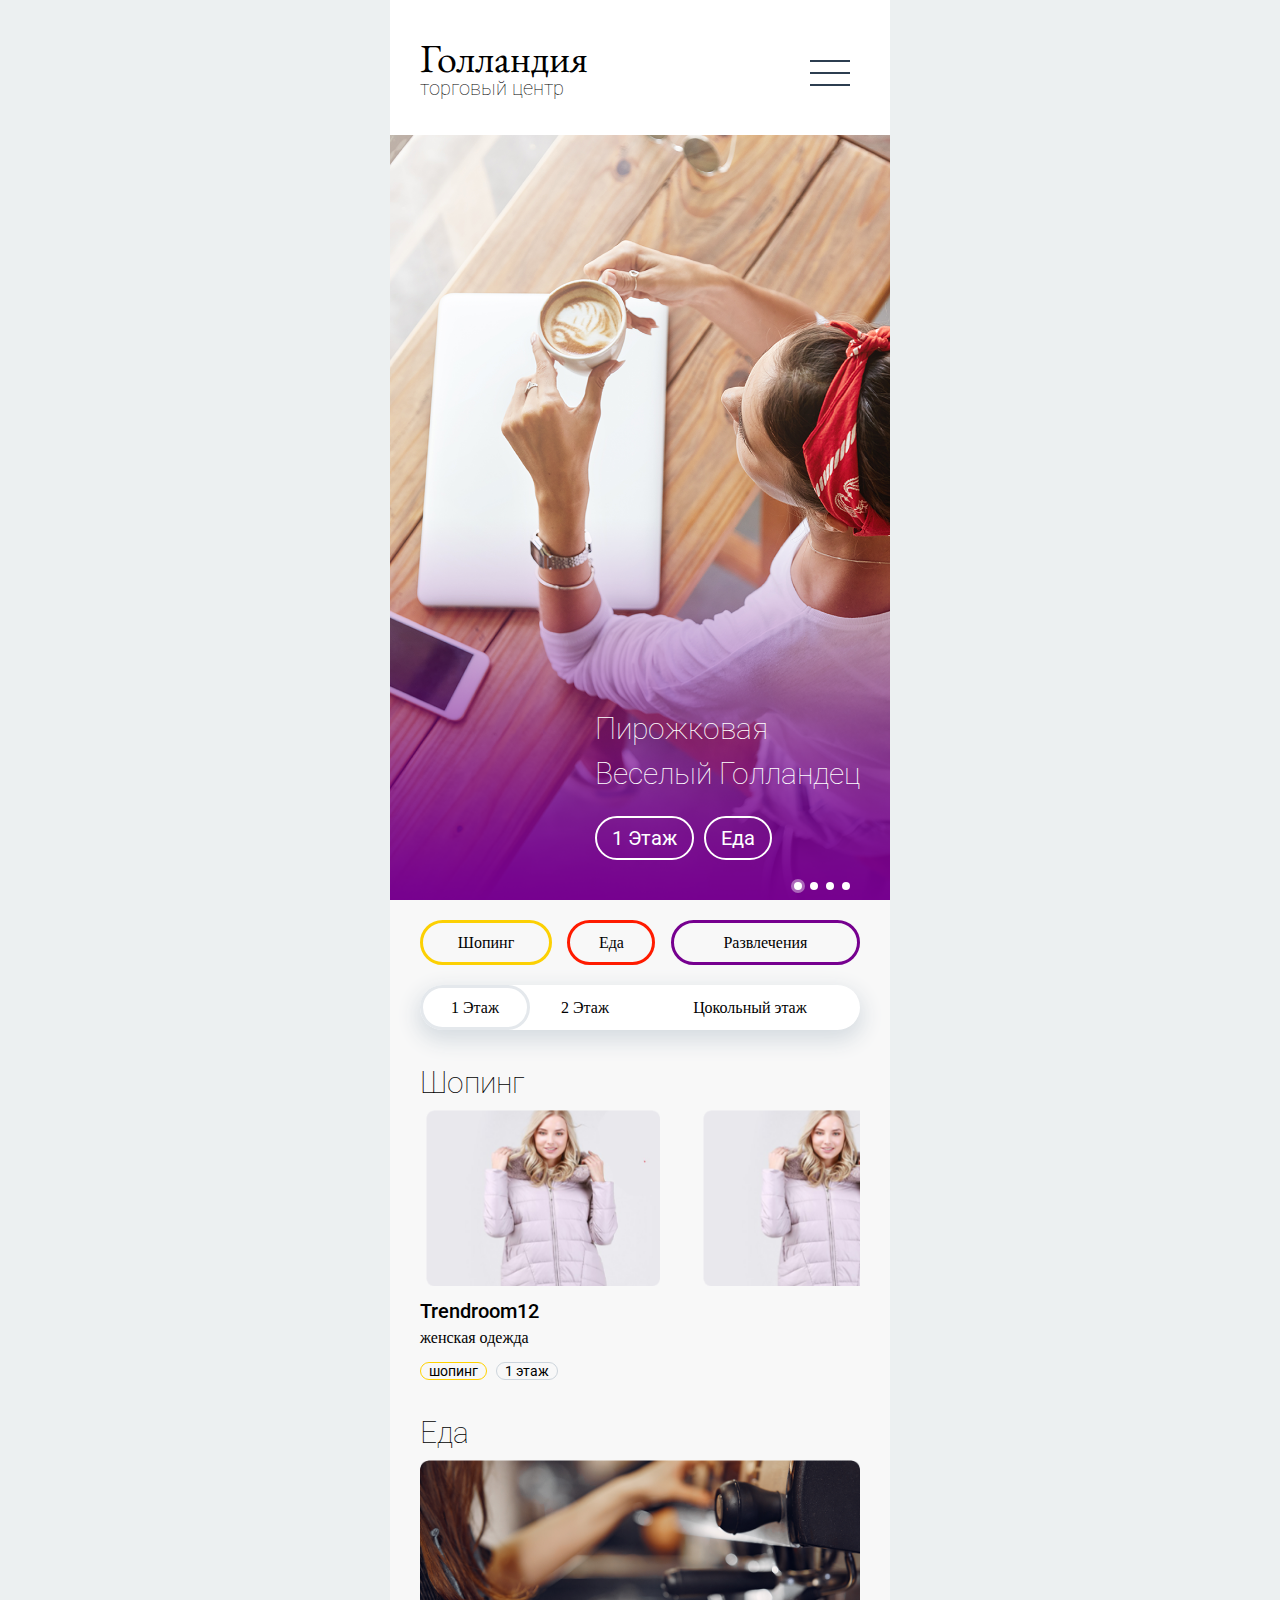
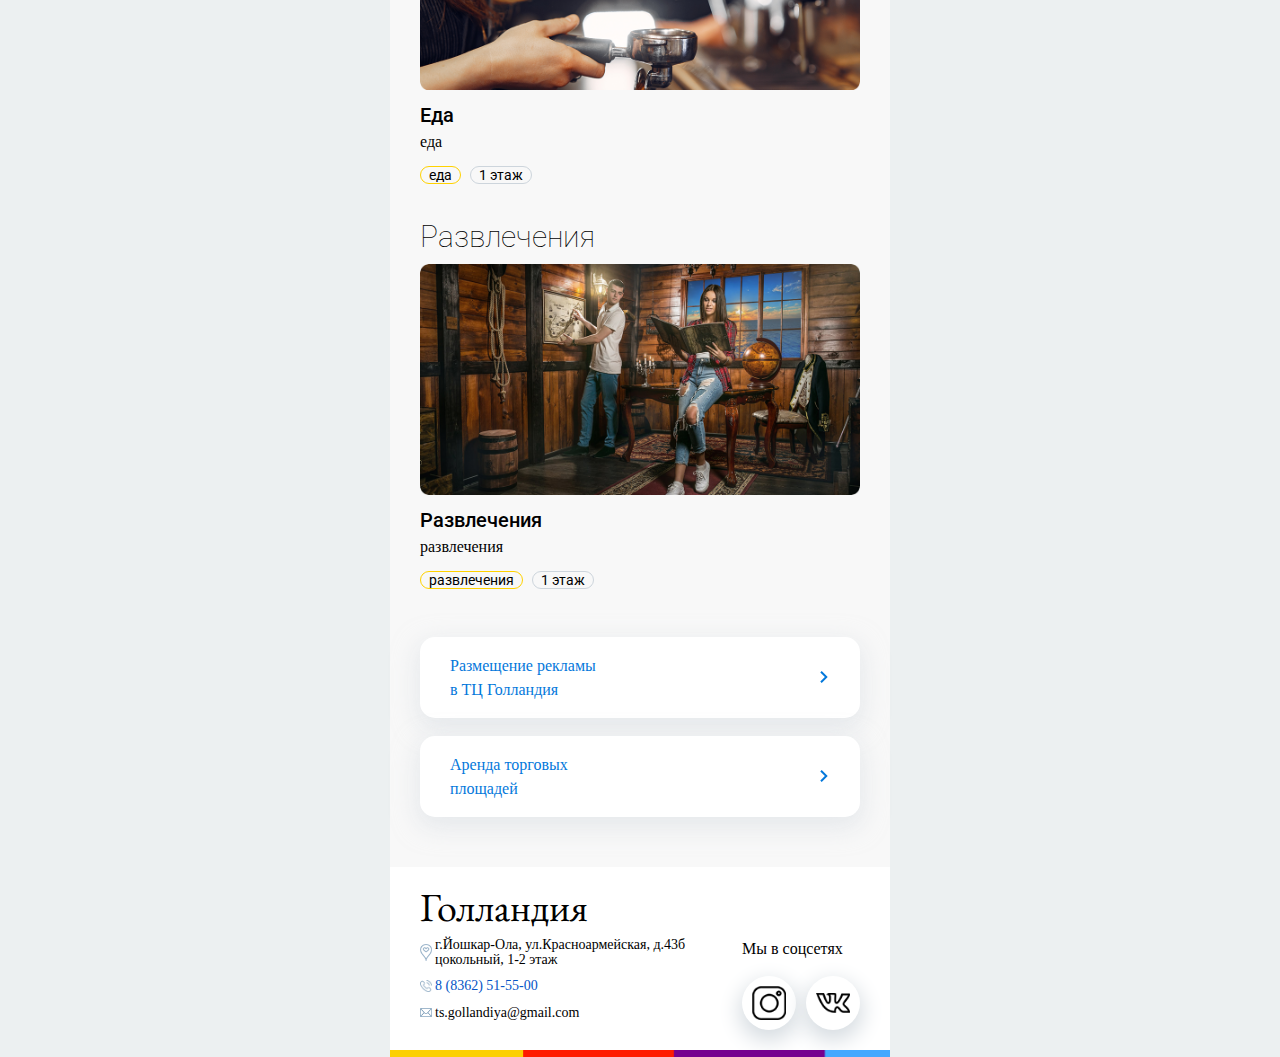
==== index.html @ 31d8de1b "." ====
<!DOCTYPE html>
<html lang="en">
<head>
    <meta charset="UTF-8">
    <title>Title</title>
    <meta charset="utf-8" />
    <link
        href="https://fonts.googleapis.com/css2?family=EB+Garamond:wght@400;500&family=Roboto:wght@300;400;500&display=swap"
        rel="stylesheet">
    <link rel="stylesheet" href="style.css" />
    <link rel="stylesheet" href="swiper.css" />
    <meta name="viewport" content="width=device-width, initial-scale=1" />
    <meta name="theme-color" content="#000000" />
</head>

<body>
    <header>
        <div class="logo">
            <h1>Голландия</h1>
            <h2>торговый центр</h2>
        </div>
        <nav>
            <input id="btn-1" type="checkbox"/>
            <label for="btn-1" class="menu_btn">
                <span class="hamburger">
                    <span class="line-1"></span>
                    <span class="line-2"></span>
                    <span class="line-3"></span>
                    <span class="cross"></span>
                </span>
            </label>
            <div class="menu_box">
                <ul class="menu_content">
                    <li><a class="menu_item" id="menu_shop" href="#content">Шопинг</a></li>
                    <li><a class="menu_item" id="menu_food" href="#content">Еда</a></li>
                    <li><a class="menu_item" id="menu_entertainment" href="#content">Развлечения</a></li>
                    <li><a class="menu_item" id="menu_rent" href="rent.html">Аренда</a></li>
                    <li><a class="menu_item" id="menu_advertising" href="advertising.html">Реклама</a></li>
                    <li><a class="menu_item" id="menu_contacts" href="contacts.html">Контакты</a></li>
                </ul>
                <div class="under_content">
                    <div>
                        <div class="opening_hours">
                            <span class="opening_hours_title">Режим работы</span>
                            <div class="opening_hours_text_box">
                                <div class="opening_hours_text">
                                    <p>Понедельник - Пятница</p>
                                    <span>10:00-19:00</span>
                                </div>
                                <div class="opening_hours_text">
                                    <p>Суббота - Воскресенье</p>
                                    <span>10:00-18:00</span>
                                </div>
                            </div>
                        </div>
                        <div class="footer_social">
                            <div class="contact_details">
                                <div class="contact_details_elem">
                                    <img src="img/pin.png" alt="pin">
                                    <p style="color: 162741;">г.Йошкар-Ола, ул.Красноармейская, д.43б<br>цокольный, 1-2 этаж</p>
                                </div>
                                <div class="contact_details_elem">
                                    <img src="img/phone.png" alt="phone">
                                    <p style="color: #0454c6;">8 (8362) 51-55-00</p>
                                </div>
                                <div class="contact_details_elem">
                                    <img src="img/mail.png" alt="mail">
                                    <p>ts.gollandiya@gmail.com</p>
                                </div>
                            </div>
                            <div class="social_links">
                                <div class="links">
                                    <div class="links_elem"><img src="img/inst.png" alt=""></div>
                                    <div class="links_elem"><img src="img/vk.png" alt=""></div>
                                </div>
                            </div>
                        </div>
                    </div>
                </div>
            </div>
        </nav>
    </header>
    <main>
        <section>
            <div class="swiper-container swiper1" style="height: 85vh;">
                <div class="swiper-wrapper">
                    <div class="swiper-slide swiper1_slide" style="background-image: url(img/mainBg.png);">
                        <div class="slide_content">
                            <div class="slide_text">
                                <span class="slide_text_element">Пирожковая</span>
                                <span class="slide_text_element">Веселый Голландец</span>
                            </div>
                            <div class="slide_buttons">
                                <div class="btn">1 Этаж</div>
                                <div class="btn">Еда</div>
                            </div>
                        </div>
                    </div>
                    <div class="swiper-slide swiper1_slide" style="background-image: url(img/mainBg2.png);">
                        <div class="slide_content">
                            <div class="slide_text">
                                <span class="slide_text_element">Пирожковая</span>
                                <span class="slide_text_element">Веселый Голландец</span>
                            </div>
                            <div class="slide_buttons">
                                <div class="btn">1 Этаж</div>
                                <div class="btn">Еда</div>
                            </div>
                        </div>
                    </div>
                    <div class="swiper-slide swiper1_slide" style="background-image: url(img/mainBg3.png);">
                        <div class="slide_content">
                            <div class="slide_text">
                                <span class="slide_text_element">Пирожковая</span>
                                <span class="slide_text_element">Веселый Голландец</span>
                            </div>
                            <div class="slide_buttons">
                                <div class="btn">1 Этаж</div>
                                <div class="btn">Еда</div>
                            </div>
                        </div>
                    </div>
                    <div class="swiper-slide swiper1_slide" style="background-image: url(img/mainBg4.png);">
                        <div class="slide_content">
                            <div class="slide_text">
                                <span class="slide_text_element">Пирожковая</span>
                                <span class="slide_text_element">Веселый Голландец</span>
                            </div>
                            <div class="slide_buttons">
                                <div class="btn">1 Этаж</div>
                                <div class="btn">Еда</div>
                            </div>
                        </div>
                    </div>
                </div>
                <!-- Add Pagination -->
                <div class="swiper-pagination"></div>
            </div>
        </section>
        <section id="content">
            <div class="content_block">
                <div class="checkbox-btn-group">
                    <label style="width: 30%;">
                        <input type="checkbox" id='shopping_collection' onclick="validate()">
                        <span class="shop_span" style="height: 100%; width: 100%; display: flex; align-items: center; justify-content: center; border-radius: 30px; border: 3px solid #fcd003;">Шопинг</span>
                    </label>
                    <label style="width: 20%;">
                        <input type="checkbox" id='food_collection' onclick="validate()">
                        <span class="food_span" style="height: 100%; width: 100%; display: flex; align-items: center; justify-content: center; border-radius: 30px; border: 3px solid #ff1b00;">Еда</span>
                    </label>
                    <label style="width: 43%;">
                        <input type="checkbox" id="entertainment_collection" onclick="validate()">
                        <span class="entert_span" style="height: 100%; width: 100%; display: flex; align-items: center; justify-content: center; border-radius: 30px; border: 3px solid #76008f;">Развлечения</span>
                    </label>
                </div>
                <div class="home_screen">
                    <div class="location_box">
                        <ul class="location">
                            <li style="width: 25%;" id="first_home_curr" class="floor_curr"><a id="first_home_button">1 Этаж</a></li>
                            <li style="width: 25%;" id="second_home_curr"><a id="second_home_button">2 Этаж</a></li>
                            <li style="width: 50%" id="ground_home_curr"><a id="ground_home_button">Цокольный этаж</a></li>
                        </ul>
                    </div>
                    <div class="first_home">
                        <span class="content_block_title">Шопинг</span>
                        <div class="store_collection">
                            <div class="swiper-container swiper2">
                                <div class="swiper-wrapper">
                                    <div class="swiper-slide swiper2_slide">
                                        <img src="img/bohoslide1.png" alt="" class="swiper_image">
                                    </div>
                                    <div class="swiper-slide swiper2_slide">
                                        <img src="img/bohoslide1.png" alt="" class="swiper_image">
                                    </div>
                                    <div class="swiper-slide swiper2_slide">
                                        <img src="img/bohoslide1.png" alt="" class="swiper_image">
                                    </div>
                                </div>
                            </div>
                            <span class="content_block_subtitle">Trendroom12</span>
                            <p class="content_block_text">женская одежда</p>
                            <div class="info_buttons">
                                <span class="info_btn" style="border-color: #ffd200;">шопинг</span>
                                <span class="info_btn">1 этаж</span>
                            </div>
                        </div>
                        <div class="content_block_wrapper">
                            <span class="content_block_title">Еда</span>
                            <img src="img/content1.png" alt="">
                            <span class="content_block_subtitle">Еда</span>
                            <p class="content_block_text">еда</p>
                            <div class="info_buttons">
                                <span class="info_btn" style="border-color: #ffd200;">еда</span>
                                <span class="info_btn">1 этаж</span>
                            </div>
                        </div>
                        <div  class="content_block_wrapper">
                            <span class="content_block_title">Развлечения</span>
                            <img src="img/content2.png" alt="">
                            <span class="content_block_subtitle">Развлечения</span>
                            <p class="content_block_text">развлечения</p>
                            <div class="info_buttons">
                                <span class="info_btn" style="border-color: #ffd200;">развлечения</span>
                                <span class="info_btn">1 этаж</span>
                            </div>
                        </div>
                    </div>
                    <div class="second_home">
                        <div class="store_collection">
                            <div class="swiper-container swiper2">
                                <div class="swiper-wrapper">
                                    <div class="swiper-slide swiper2_slide">
                                        <img src="img/bohoslide1.png" alt="" class="swiper_image">
                                    </div>
                                    <div class="swiper-slide swiper2_slide">
                                        <img src="img/bohoslide1.png" alt="" class="swiper_image">
                                    </div>
                                    <div class="swiper-slide swiper2_slide">
                                        <img src="img/bohoslide1.png" alt="" class="swiper_image">
                                    </div>
                                </div>
                            </div>
                            <span class="content_block_subtitle">Trendroom12</span>
                            <p class="content_block_text">женская одежда</p>
                            <div class="info_buttons">
                                <span class="info_btn" style="border-color: #ffd200;">шопинг</span>
                                <span class="info_btn">2 этаж</span>
                            </div>
                        </div>
                        <div class="content_block_wrapper">
                            <span class="content_block_title">Еда</span>
                            <img src="img/content1.png" alt="">
                            <span class="content_block_subtitle">Еда</span>
                            <p class="content_block_text">еда</p>
                            <div class="info_buttons">
                                <span class="info_btn" style="border-color: #ffd200;">еда</span>
                                <span class="info_btn">2 этаж</span>
                            </div>
                        </div>
                        <div  class="content_block_wrapper">
                            <span class="content_block_title">Развлечения</span>
                            <img src="img/content2.png" alt="">
                            <span class="content_block_subtitle">Развлечения</span>
                            <p class="content_block_text">развлечения</p>
                            <div class="info_buttons">
                                <span class="info_btn" style="border-color: #ffd200;">развлечения</span>
                                <span class="info_btn">2 этаж</span>
                            </div>
                        </div>
                    </div>
                    <div class="ground_home">
                        <div class="store_collection">
                            <div class="swiper-container swiper2">
                                <div class="swiper-wrapper">
                                    <div class="swiper-slide swiper2_slide">
                                        <img src="img/bohoslide1.png" alt="" class="swiper_image">
                                    </div>
                                    <div class="swiper-slide swiper2_slide">
                                        <img src="img/bohoslide1.png" alt="" class="swiper_image">
                                    </div>
                                    <div class="swiper-slide swiper2_slide">
                                        <img src="img/bohoslide1.png" alt="" class="swiper_image">
                                    </div>
                                </div>
                            </div>
                            <span class="content_block_subtitle">Trendroom12</span>
                            <p class="content_block_text">женская одежда</p>
                            <div class="info_buttons">
                                <span class="info_btn" style="border-color: #ffd200;">шопинг</span>
                                <span class="info_btn">цокольный этаж</span>
                            </div>
                        </div>
                        <div class="content_block_wrapper">
                            <span class="content_block_title">Еда</span>
                            <img src="img/content1.png" alt="">
                            <span class="content_block_subtitle">Еда</span>
                            <p class="content_block_text">еда</p>
                            <div class="info_buttons">
                                <span class="info_btn" style="border-color: #ffd200;">еда</span>
                                <span class="info_btn">цокольный этаж</span>
                            </div>
                        </div>
                        <div  class="content_block_wrapper">
                            <span class="content_block_title">Развлечения</span>
                            <img src="img/content2.png" alt="">
                            <span class="content_block_subtitle">Развлечения</span>
                            <p class="content_block_text">развлечения</p>
                            <div class="info_buttons">
                                <span class="info_btn" style="border-color: #ffd200;">развлечения</span>
                                <span class="info_btn">цокольный этаж</span>
                            </div>
                        </div>
                    </div> 
                </div>
                <div class="shopping_collection">
                    <div class="location_box">
                        <ul class="location">
                            <li style="width: 25%;" id="first_shop_curr" class="floor_curr" ><a id="first_shop_button">1 Этаж</a></li>
                            <li style="width: 25%;" id="second_shop_curr"><a id="second_shop_button">2 Этаж</a></li>
                            <li style="width: 50%" id="ground_shop_curr"><a id="ground_shop_button">Цокольный этаж</a></li>
                        </ul>
                    </div>
                    <div class="first_shop">
                        <div class="store_collection">
                            <div class="swiper-container swiper2">
                                <div class="swiper-wrapper">
                                    <div class="swiper-slide swiper2_slide">
                                        <img src="img/bohoslide1.png" alt="" class="swiper_image">
                                    </div>
                                    <div class="swiper-slide swiper2_slide">
                                        <img src="img/bohoslide1.png" alt="" class="swiper_image">
                                    </div>
                                    <div class="swiper-slide swiper2_slide">
                                        <img src="img/bohoslide1.png" alt="" class="swiper_image">
                                    </div>
                                </div>
                            </div>
                            <span class="content_block_subtitle">Trendroom12</span>
                            <p class="content_block_text">женская одежда</p>
                            <div class="info_buttons">
                                <span class="info_btn" style="border-color: #ffd200;">шопинг</span>
                                <span class="info_btn">1 этаж</span>
                            </div>
                        </div>
                        <div class="store_collection">
                            <div class="swiper-container swiper2">
                                <div class="swiper-wrapper">
                                    <div class="swiper-slide swiper2_slide">
                                        <img src="img/bohoslide2.png" alt="" class="swiper_image">
                                    </div>
                                    <div class="swiper-slide swiper2_slide">
                                        <img src="img/bohoslide2.png" alt="" class="swiper_image">
                                    </div>
                                    <div class="swiper-slide swiper2_slide">
                                        <img src="img/bohoslide2.png" alt="" class="swiper_image">
                                    </div>
                                </div>
                            </div>
                            <span class="content_block_subtitle">Boho</span>
                            <p class="content_block_text">женская одежда</p>
                            <div class="info_buttons">
                                <span class="info_btn" style="border-color: #ffd200;">шопинг</span>
                                <span class="info_btn">1 этаж</span>
                            </div>
                        </div>
                        <img src="img/boho2.png" alt="">
                        <span class="content_block_subtitle">Boho</span>
                        <p class="content_block_text">женская одежда </p>
                        <div class="info_buttons">
                            <span class="info_btn" style="border-color: #ffd200;">шопинг</span>
                            <span class="info_btn">1 этаж</span>
                        </div>
                    </div>
                    <div class="second_shop">
                        <div class="store_collection">
                            <div class="swiper-container swiper2">
                                <div class="swiper-wrapper">
                                    <div class="swiper-slide swiper2_slide">
                                        <img src="img/bohoslide1.png" alt="" class="swiper_image">
                                    </div>
                                    <div class="swiper-slide swiper2_slide">
                                        <img src="img/bohoslide1.png" alt="" class="swiper_image">
                                    </div>
                                    <div class="swiper-slide swiper2_slide">
                                        <img src="img/bohoslide1.png" alt="" class="swiper_image">
                                    </div>
                                </div>
                            </div>
                            <span class="content_block_subtitle">Trendroom12</span>
                            <p class="content_block_text">женская одежда</p>
                            <div class="info_buttons">
                                <span class="info_btn" style="border-color: #ffd200;">шопинг</span>
                                <span class="info_btn">2 этаж</span>
                            </div>
                        </div>
                        <div class="store_collection">
                            <div class="swiper-container swiper2">
                                <div class="swiper-wrapper">
                                    <div class="swiper-slide swiper2_slide">
                                        <img src="img/bohoslide2.png" alt="" class="swiper_image">
                                    </div>
                                    <div class="swiper-slide swiper2_slide">
                                        <img src="img/bohoslide2.png" alt="" class="swiper_image">
                                    </div>
                                    <div class="swiper-slide swiper2_slide">
                                        <img src="img/bohoslide2.png" alt="" class="swiper_image">
                                    </div>
                                </div>
                            </div>
                            <span class="content_block_subtitle">Boho</span>
                            <p class="content_block_text">женская одежда</p>
                            <div class="info_buttons">
                                <span class="info_btn" style="border-color: #ffd200;">шопинг</span>
                                <span class="info_btn">2 этаж</span>
                            </div>
                        </div>
                        <img src="img/boho2.png" alt="">
                        <span class="content_block_subtitle">Boho</span>
                        <p class="content_block_text">женская одежда </p>
                        <div class="info_buttons">
                            <span class="info_btn" style="border-color: #ffd200;">шопинг</span>
                            <span class="info_btn">2 этаж</span>
                        </div>
                    </div>
                    <div class="ground_shop">
                        <div class="store_collection">
                            <div class="swiper-container swiper2">
                                <div class="swiper-wrapper">
                                    <div class="swiper-slide swiper2_slide">
                                        <img src="img/bohoslide1.png" alt="" class="swiper_image">
                                    </div>
                                    <div class="swiper-slide swiper2_slide">
                                        <img src="img/bohoslide1.png" alt="" class="swiper_image">
                                    </div>
                                    <div class="swiper-slide swiper2_slide">
                                        <img src="img/bohoslide1.png" alt="" class="swiper_image">
                                    </div>
                                </div>
                            </div>
                            <span class="content_block_subtitle">Trendroom12</span>
                            <p class="content_block_text">женская одежда</p>
                            <div class="info_buttons">
                                <span class="info_btn" style="border-color: #ffd200;">шопинг</span>
                                <span class="info_btn">цокольный этаж</span>
                            </div>
                        </div>
                        <div class="store_collection">
                            <div class="swiper-container swiper2">
                                <div class="swiper-wrapper">
                                    <div class="swiper-slide swiper2_slide">
                                        <img src="img/bohoslide2.png" alt="" class="swiper_image">
                                    </div>
                                    <div class="swiper-slide swiper2_slide">
                                        <img src="img/bohoslide2.png" alt="" class="swiper_image">
                                    </div>
                                    <div class="swiper-slide swiper2_slide">
                                        <img src="img/bohoslide2.png" alt="" class="swiper_image">
                                    </div>
                                </div>
                            </div>
                            <span class="content_block_subtitle">Boho</span>
                            <p class="content_block_text">женская одежда</p>
                            <div class="info_buttons">
                                <span class="info_btn" style="border-color: #ffd200;">шопинг</span>
                                <span class="info_btn">цокольный этаж</span>
                            </div>
                        </div>
                        <img src="img/boho2.png" alt="">
                        <span class="content_block_subtitle">Boho</span>
                        <p class="content_block_text">женская одежда </p>
                        <div class="info_buttons">
                            <span class="info_btn" style="border-color: #ffd200;">шопинг</span>
                            <span class="info_btn">цокольный этаж</span>
                        </div>
                    </div>
                </div>
                <div class="food_collection">
                    <div class="location_box">
                        <ul class="location">
                            <li style="width: 25%;" id="first_food_curr" class="floor_curr" ><a id="first_food_button">1 Этаж</a></li>
                            <li style="width: 25%;" id="second_food_curr"><a id="second_food_button">2 Этаж</a></li>
                            <li style="width: 50%" id="ground_food_curr"><a id="ground_food_button">Цокольный этаж</a></li>
                        </ul>
                    </div>
                    <div class="first_food">
                        <div class="store_collection">
                            <div class="swiper-container swiper2">
                                <div class="swiper-wrapper" style="height: 19.5vh;">
                                    <div class="swiper-slide swiper2_slide" style="background-color: red;">
                                        
                                    </div>
                                    <div class="swiper-slide swiper2_slide" style="background-color: black;">
                                        
                                    </div>
                                    <div class="swiper-slide swiper2_slide" style="background-color: yellow;">
                                        
                                    </div>
                                </div>
                            </div>
                            <span class="content_block_subtitle">Еда1</span>
                            <p class="content_block_text">еда</p>
                            <div class="info_buttons">
                                <span class="info_btn" style="border-color: #ffd200;">еда</span>
                                <span class="info_btn">1 этаж</span>
                            </div>
                        </div>
                        <div class="store_collection">
                            <div class="swiper-container swiper2" style="height: 19.5vh;">
                                <div class="swiper-wrapper">
                                    <div class="swiper-slide swiper2_slide" style="background-color: yellow;">
                                        
                                    </div>
                                    <div class="swiper-slide swiper2_slide" style="background-color: red;">
                                        
                                    </div>
                                    <div class="swiper-slide swiper2_slide" style="background-color: black;">
                                        
                                    </div>
                                </div>
                            </div>
                            <span class="content_block_subtitle">Еда2</span>
                            <p class="content_block_text">еда</p>
                            <div class="info_buttons">
                                <span class="info_btn" style="border-color: #ffd200;">еда</span>
                                <span class="info_btn">1 этаж</span>
                            </div>
                        </div>
                        <img src="img/content1.png" alt="">
                        <span class="content_block_subtitle">Еда3</span>
                        <p class="content_block_text">еда</p>
                        <div class="info_buttons">
                            <span class="info_btn" style="border-color: #ffd200;">еда</span>
                            <span class="info_btn">1 этаж</span>
                        </div>
                    </div>
                    <div class="second_food">
                        <div class="store_collection">
                            <div class="swiper-container swiper2">
                                <div class="swiper-wrapper" style="height: 19.5vh;">
                                    <div class="swiper-slide swiper2_slide" style="background-color: red;">
                                        
                                    </div>
                                    <div class="swiper-slide swiper2_slide" style="background-color: black;">
                                        
                                    </div>
                                    <div class="swiper-slide swiper2_slide" style="background-color: yellow;">
                                        
                                    </div>
                                </div>
                            </div>
                            <span class="content_block_subtitle">Еда1</span>
                            <p class="content_block_text">еда</p>
                            <div class="info_buttons">
                                <span class="info_btn" style="border-color: #ffd200;">еда</span>
                                <span class="info_btn">2 этаж</span>
                            </div>
                        </div>
                        <div class="store_collection">
                            <div class="swiper-container swiper2" style="height: 19.5vh;">
                                <div class="swiper-wrapper">
                                    <div class="swiper-slide swiper2_slide" style="background-color: yellow;">
                                        
                                    </div>
                                    <div class="swiper-slide swiper2_slide" style="background-color: red;">
                                        
                                    </div>
                                    <div class="swiper-slide swiper2_slide" style="background-color: black;">
                                        
                                    </div>
                                </div>
                            </div>
                            <span class="content_block_subtitle">Еда2</span>
                            <p class="content_block_text">еда</p>
                            <div class="info_buttons">
                                <span class="info_btn" style="border-color: #ffd200;">еда</span>
                                <span class="info_btn">2 этаж</span>
                            </div>
                        </div>
                        <img src="img/content1.png" alt="">
                        <span class="content_block_subtitle">Еда3</span>
                        <p class="content_block_text">еда</p>
                        <div class="info_buttons">
                            <span class="info_btn" style="border-color: #ffd200;">еда</span>
                            <span class="info_btn">2 этаж</span>
                        </div>
                    </div>
                    <div class="ground_food">
                        <div class="store_collection">
                            <div class="swiper-container swiper2">
                                <div class="swiper-wrapper" style="height: 19.5vh;">
                                    <div class="swiper-slide swiper2_slide" style="background-color: red;">
                                        
                                    </div>
                                    <div class="swiper-slide swiper2_slide" style="background-color: black;">
                                        
                                    </div>
                                    <div class="swiper-slide swiper2_slide" style="background-color: yellow;">
                                        
                                    </div>
                                </div>
                            </div>
                            <span class="content_block_subtitle">Еда1</span>
                            <p class="content_block_text">еда</p>
                            <div class="info_buttons">
                                <span class="info_btn" style="border-color: #ffd200;">еда</span>
                                <span class="info_btn">цокольный этаж</span>
                            </div>
                        </div>
                        <div class="store_collection">
                            <div class="swiper-container swiper2" style="height: 19.5vh;">
                                <div class="swiper-wrapper">
                                    <div class="swiper-slide swiper2_slide" style="background-color: yellow;">
                                        
                                    </div>
                                    <div class="swiper-slide swiper2_slide" style="background-color: red;">
                                        
                                    </div>
                                    <div class="swiper-slide swiper2_slide" style="background-color: black;">
                                        
                                    </div>
                                </div>
                            </div>
                            <span class="content_block_subtitle">Еда2</span>
                            <p class="content_block_text">еда</p>
                            <div class="info_buttons">
                                <span class="info_btn" style="border-color: #ffd200;">еда</span>
                                <span class="info_btn">цокольный этаж</span>
                            </div>
                        </div>
                        <img src="img/content1.png" alt="">
                        <span class="content_block_subtitle">Еда3</span>
                        <p class="content_block_text">еда</p>
                        <div class="info_buttons">
                            <span class="info_btn" style="border-color: #ffd200;">еда</span>
                            <span class="info_btn">цокольный этаж</span>
                        </div>
                    </div>
                </div>
                <div class="entertainment_collection">
                    <div class="location_box">
                        <ul class="location">
                            <li style="width: 25%;" id="first_entertainment_curr" class="floor_curr" ><a id="first_entertainment_button">1 Этаж</a></li>
                            <li style="width: 25%;" id="second_entertainment_curr"><a id="second_entertainment_button">2 Этаж</a></li>
                            <li style="width: 50%" id="ground_entertainment_curr"><a id="ground_entertainment_button">Цокольный этаж</a></li>
                        </ul>
                    </div>
                    <div class="first_entertainment">
                        <div class="store_collection">
                            <div class="swiper-container swiper2">
                                <div class="swiper-wrapper" style="height: 19.5vh;">
                                    <div class="swiper-slide swiper2_slide" style="background-color: red;">
                                        
                                    </div>
                                    <div class="swiper-slide swiper2_slide" style="background-color: black;">
                                        
                                    </div>
                                    <div class="swiper-slide swiper2_slide" style="background-color: yellow;">
                                        
                                    </div>
                                </div>
                            </div>
                            <span class="content_block_subtitle">Развлечения1</span>
                            <p class="content_block_text">развлечения</p>
                            <div class="info_buttons">
                                <span class="info_btn" style="border-color: #ffd200;">развлечения</span>
                                <span class="info_btn">1 этаж</span>
                            </div>
                        </div>
                        <div class="store_collection">
                            <div class="swiper-container swiper2" style="height: 19.5vh;">
                                <div class="swiper-wrapper">
                                    <div class="swiper-slide swiper2_slide" style="background-color: yellow;">
                                        
                                    </div>
                                    <div class="swiper-slide swiper2_slide" style="background-color: red;">
                                        
                                    </div>
                                    <div class="swiper-slide swiper2_slide" style="background-color: black;">
                                        
                                    </div>
                                </div>
                            </div>
                            <span class="content_block_subtitle">Развлечения2</span>
                            <p class="content_block_text">развлечения</p>
                            <div class="info_buttons">
                                <span class="info_btn" style="border-color: #ffd200;">развлечения</span>
                                <span class="info_btn">1 этаж</span>
                            </div>
                        </div>
                        <img src="img/content2.png" alt="">
                        <span class="content_block_subtitle">Развлечения3</span>
                        <p class="content_block_text">развлечения</p>
                        <div class="info_buttons">
                            <span class="info_btn" style="border-color: #ffd200;">развлечения</span>
                            <span class="info_btn">1 этаж</span>
                        </div>
                    </div>
                    <div class="second_entertainment">
                        <div class="store_collection">
                            <div class="swiper-container swiper2">
                                <div class="swiper-wrapper" style="height: 19.5vh;">
                                    <div class="swiper-slide swiper2_slide" style="background-color: red;">
                                        
                                    </div>
                                    <div class="swiper-slide swiper2_slide" style="background-color: black;">
                                        
                                    </div>
                                    <div class="swiper-slide swiper2_slide" style="background-color: yellow;">
                                        
                                    </div>
                                </div>
                            </div>
                            <span class="content_block_subtitle">Развлечения1</span>
                            <p class="content_block_text">развлечения</p>
                            <div class="info_buttons">
                                <span class="info_btn" style="border-color: #ffd200;">развлечения</span>
                                <span class="info_btn">2 этаж</span>
                            </div>
                        </div>
                        <div class="store_collection">
                            <div class="swiper-container swiper2" style="height: 19.5vh;">
                                <div class="swiper-wrapper">
                                    <div class="swiper-slide swiper2_slide" style="background-color: yellow;">
                                        
                                    </div>
                                    <div class="swiper-slide swiper2_slide" style="background-color: red;">
                                        
                                    </div>
                                    <div class="swiper-slide swiper2_slide" style="background-color: black;">
                                        
                                    </div>
                                </div>
                            </div>
                            <span class="content_block_subtitle">Развлечения2</span>
                            <p class="content_block_text">развлечения</p>
                            <div class="info_buttons">
                                <span class="info_btn" style="border-color: #ffd200;">развлечения</span>
                                <span class="info_btn">2 этаж</span>
                            </div>
                        </div>
                        <img src="img/content2.png" alt="">
                        <span class="content_block_subtitle">Развлечения3</span>
                        <p class="content_block_text">развлечения</p>
                        <div class="info_buttons">
                            <span class="info_btn" style="border-color: #ffd200;">развлечения</span>
                            <span class="info_btn">2 этаж</span>
                        </div>
                    </div>
                    <div class="ground_entertainment">
                        <div class="store_collection">
                            <div class="swiper-container swiper2">
                                <div class="swiper-wrapper" style="height: 19.5vh;">
                                    <div class="swiper-slide swiper2_slide" style="background-color: red;">
                                        
                                    </div>
                                    <div class="swiper-slide swiper2_slide" style="background-color: black;">
                                        
                                    </div>
                                    <div class="swiper-slide swiper2_slide" style="background-color: yellow;">
                                        
                                    </div>
                                </div>
                            </div>
                            <span class="content_block_subtitle">Развлечения1</span>
                            <p class="content_block_text">развлечения</p>
                            <div class="info_buttons">
                                <span class="info_btn" style="border-color: #ffd200;">развлечения</span>
                                <span class="info_btn">цокольный этаж</span>
                            </div>
                        </div>
                        <div class="store_collection">
                            <div class="swiper-container swiper2" style="height: 19.5vh;">
                                <div class="swiper-wrapper">
                                    <div class="swiper-slide swiper2_slide" style="background-color: yellow;">
                                        
                                    </div>
                                    <div class="swiper-slide swiper2_slide" style="background-color: red;">
                                        
                                    </div>
                                    <div class="swiper-slide swiper2_slide" style="background-color: black;">
                                        
                                    </div>
                                </div>
                            </div>
                            <span class="content_block_subtitle">Развлечения2</span>
                            <p class="content_block_text">развлечения</p>
                            <div class="info_buttons">
                                <span class="info_btn" style="border-color: #ffd200;">развлечения</span>
                                <span class="info_btn">цокольный этаж</span>
                            </div>
                        </div>
                        <img src="img/content2.png" alt="">
                        <span class="content_block_subtitle">Развлечения3</span>
                        <p class="content_block_text">развлечения</p>
                        <div class="info_buttons">
                            <span class="info_btn" style="border-color: #ffd200;">развлечения</span>
                            <span class="info_btn">цокольный этаж</span>
                        </div>
                    </div>
                </div>
                <div class="commercial_offers_content">
                    <a href="advertising.html" class="commercial_offers_elem">
                        <p>Размещение рекламы<br>в ТЦ Голландия</p>
                        <p><svg xmlns="http://www.w3.org/2000/svg" xmlns:xlink="http://www.w3.org/1999/xlink" version="1.1"
                                id="Capa_1" x="0px" y="0px" width="12px" fill="#0378db" height="12px" viewBox="0 0 306 306"
                                style="enable-background:new 0 0 306 306;" xml:space="preserve">
                                <g>
                                    <g id="keyboard-arrow-right">
                                        <polygon
                                            points="58.65,267.75 175.95,153 58.65,35.7 94.35,0 247.35,153 94.35,306   " />
                                    </g>
                                </g>
                            </svg>
                        </p>
                    </a>
                    <a href="rent.html" class="commercial_offers_elem">
                        <span>Аренда торговых<br>площадей</span>
                        <p><svg xmlns="http://www.w3.org/2000/svg" xmlns:xlink="http://www.w3.org/1999/xlink" version="1.1"
                                id="Capa_1" x="0px" y="0px" width="12px" fill="#0378db" height="12px" viewBox="0 0 306 306"
                                style="enable-background:new 0 0 306 306;" xml:space="preserve">
                                <g>
                                    <g id="keyboard-arrow-right">
                                        <polygon
                                            points="58.65,267.75 175.95,153 58.65,35.7 94.35,0 247.35,153 94.35,306   " />
                                    </g>
                                </g>
                            </svg>
                        </p>
                    </a>
                </div>
        </section>
    </main>
    <!-- <a href="#" class="back-to-top"></a>
    <a href="#" class="back-to-main"></a> -->
    <footer>
        <h4>Голландия</h4>
        <div class="footer_social">
            <div class="contact_details">
                <div class="contact_details_elem">
                    <img src="img/pin.png" alt="pin">
                    <p style="color: 162741;">г.Йошкар-Ола, ул.Красноармейская, д.43б<br>цокольный, 1-2 этаж</p>
                </div>
                <div class="contact_details_elem">
                    <img src="img/phone.png" alt="phone">
                    <p style="color: #0454c6;">8 (8362) 51-55-00</p>
                </div>
                <div class="contact_details_elem">
                    <img src="img/mail.png" alt="mail">
                    <p>ts.gollandiya@gmail.com</p>
                </div>
            </div>
            <div class="social_links">
                <p>Мы в соцсетях</p>
                <div class="links">
                    <div class="links_elem"><img src="img/inst.png" alt=""></div>
                    <div class="links_elem"><img src="img/vk.png" alt=""></div>
                </div>
            </div>
        </div>
    </footer>
    <div class="footer_down">
        <img src="img/footerDown.png" alt="">
    </div>
    <script src="js/swiper-bundle.js"></script>
    <script src="js/swiper-bundle.min.js"></script>
    <script src="js/swiper.js"></script>
    <script src="js/script.js"></script>
</body>

</html>
---- style.css ----
/* Указываем box sizing */
*,
*::before,
*::after {
    box-sizing: border-box;
}

html {
    scroll-behavior: smooth; /* свойство scroll-behavior не наследуется, применяется к прокручиваемым блокам */ 
}

input:active, :hover, :focus {
    outline: 0;
    outline-offset: 0;
}

li {
    list-style-type: none;
}

ul {
    padding-inline-start: 0px;
}

/* Убираем внутренние отступы */
ul[class],
ol[class] {
    padding: 0;
}

/* Убираем внешние отступы */
body,
h1,
h2,
h3,
h4,
p,
ul[class],
ol[class],
li,
figure,
figcaption,
blockquote,
dl,
dd {
    margin: 0;
    margin-block-start: 0px;
    margin-block-end: 0px;
    margin-inline-start: 0px;
    margin-inline-end: 0px;
}

/* Выставляем основные настройки по-умолчанию для body */
body {
    min-height: 100vh;
    scroll-behavior: smooth;
    text-rendering: optimizeSpeed;
    line-height: 1.5;
}

/* Удаляем стандартную стилизацию для всех ul и il, у которых есть атрибут class*/
ul[class],
ol[class] {
    list-style: none;
}

/* Элементы a, у которых нет класса, сбрасываем до дефолтных стилей */
a:not([class]) {
    text-decoration-skip-ink: auto;
}

/* Упрощаем работу с изображениями */
img {
    max-width: 100%;
    display: block;
}

/* Указываем понятную периодичность в потоке данных у article*/
article > * + * {
    margin-top: 1em;
}

/* Наследуем шрифты для инпутов и кнопок */
input,
button,
textarea,
select {
    font: inherit;
}

form div label, input, select {
    width: 100%;
}

/* Удаляем все анимации и переходы для людей, которые предпочитай их не использовать */
@media (prefers-reduced-motion: reduce) {
    * {
        animation-duration: 0.01ms !important;
        animation-iteration-count: 1 !important;
        transition-duration: 0.01ms !important;
        scroll-behavior: auto !important;
    }
}



header {
    display: flex;
    justify-content: space-between;
    align-items: center;
    max-width: 500px;
    width: 100%;
    margin: 0 auto;
    padding: 20px 30px;
    height: 15vh;
    background-color: #ffffff;
}

nav {
    margin-right: 30px;
}

h1 {
    font-size: 40px;
    line-height: 1em;
    font-family: 'EB Garamond', serif;
    font-weight: 400;
}

h2 {
    font-size: 20px;
    text-align: start;
    font-family: 'Roboto', sans-serif;
    line-height: 1em;
    font-weight: lighter;
}


body {
    background: rgb(236, 240, 241);
    /* text-align: center; */
}

nav input[type="checkbox"] {
    display: none;
}

.fix_scroll {
    position: fixed;
}

.hamburger {
    position: absolute;
    -webkit-transform: translate(-50%, -50%);
    transform: translate(-50%, -50%);
    cursor: pointer;
    width: 50px;
}

.line-1, .line-2, .line-3{
    position: relative;
    display: block;
    width: 40px;
    height: 2px;
    background: rgb(44, 62, 80);
    top: 0;
    margin-bottom: 10px;
    -webkit-transition: 0.5s;
    transition: 0.5s;
    border: none;
    margin-left: auto;
    margin-right: auto;
}

.line-1{
    -webkit-transition-delay: 0.5s;
    transition-delay: 0.5s;
}

.line-2{
    -webkit-transition-delay: 0.8s;
    transition-delay: 0.8s;
}

.line-3 {
    margin-bottom: 0;
    -webkit-transition-delay: 0.9s;
    transition-delay: 0.9s;
}

#btn-1:checked ~ label .hamburger{
    width: 50px;
}

#btn-1:checked ~ label .line-1{
    width: 0;
    -webkit-transition-delay: 0.3s;
    transition-delay: 0.3s;
}

#btn-1:checked ~ label .line-2{
    width: 0;
    -webkit-transition-delay: 0.5s;
    transition-delay: 0.5s;
}

#btn-1:checked ~ label .line-3{
    width: 0;
    -webkit-transition-delay: 0.6s;
    transition-delay: 0.6s;
}

.cross, .cross:after{
    position: absolute;
    width: 0;
    height: 2px;
    background: rgb(192, 57, 43);
    top: 50%;
    left: 50%;
    -webkit-transition: 0.5s;
    transition: 0.5s;
}

.cross{
    -webkit-transform: translate(-50%, -50%) rotate(45deg);
    transform: translate(-50%, -50%) rotate(45deg);
    -webkit-transition-delay: 0.4s;
    transition-delay: 0.4s;
}

.cross:after{
    content: "";
    -webkit-transform: translate(-50%, -50%) rotate(90deg);
    transform: translate(-50%, -50%) rotate(90deg);
    -webkit-transition-delay: 0.1s;
    transition-delay: 0.1s;
}

#btn-1:checked ~ label .cross{
    width: 40px;
    -webkit-transition-delay: 0.8s;
    transition-delay: 0.8s;
}

#btn-1:checked ~ label .cross:after{
    width: 40px;
    -webkit-transition-delay: 1.1s;
    transition-delay: 1.1s;
}

.menu_box {
    display: block;
    position: fixed;
    visibility: hidden;
    top: 0;
    left: -100%;
    width: 100%;
    height: 100%;
    margin: 0;
    list-style: none;
    background-color: #f8f8f8;
    box-shadow: 1px 0px 6px rgba(0, 0, 0, .2);
    max-width: 500px;
}

/* элементы меню */
.menu_item {
    display: flex;
    align-items: center;
    justify-content: end;
    padding: 0px 20px;
    color: #333;
    font-family: "Roboto";
    font-size: 100%;
    font-weight: 300;
    font-style: normal;
    letter-spacing: normal;
    text-decoration: none;
    height: 100%;
    width: 100%;
}

.menu_content li {
    height: calc(100% / 6);
    display: flex;
    align-items: center;
    justify-content: left;
}

.menu_item:hover {
    background-color: #76008f;
    color: #ffffff;
}

#btn-1:checked ~ .menu_box {
    visibility: visible;
    left: 0;
    z-index: 2;
    margin-top: 15vh;
}

.menu_content {
    text-align: right;
    background-color: #fff;
    height: 45vh;
}

.under_content {
    height: 40vh;
    padding: 40px 20px 5% 20px;
    display: flex;
    align-items: flex-end;
}

.under_content .opening_hours {
    text-align: right;
}

.under_content .social_links {
    display: flex;
    align-items: flex-end;
}

.under_content .links {
    margin-top: 0px;
}

.contact_details_elem:last-child {
    padding-bottom: 0px;
}

.info_box .opening_hours {
    padding-bottom: 15px;
}

.swiper1 {
    max-width: 500px;
    height: 100%;
}

.swiper1_slide {
    text-align: center;
    font-size: 18px;
    background: #fff;

    /* Center slide text vertically */
    display: -webkit-box;
    display: -ms-flexbox;
    display: -webkit-flex;
    display: flex;
    -webkit-box-pack: center;
    -ms-flex-pack: center;
    -webkit-justify-content: center;
    justify-content: center;
    -webkit-box-align: center;
    -ms-flex-align: center;
    -webkit-align-items: center;
    align-items: center;
    background-size: cover; 
    background-position: center; 
    align-items: flex-end;
}

.store_collection {
    margin-bottom: 3vh;
}

.content_block_wrapper {
    margin-bottom: 3vh;
}

.swiper2 {
    width: 100%;
    height: 100%;
}

.swiper2_slide {
    font-size: 18px;
    width: 80%;

    /* Center slide text vertically */
    display: -webkit-box;
    display: -ms-flexbox;
    display: -webkit-flex;
    display: flex;
    -webkit-box-pack: center;
    -ms-flex-pack: center;
    -webkit-justify-content: center;
    justify-content: center;
    -webkit-box-align: center;
    -ms-flex-align: center;
    -webkit-align-items: center;
    align-items: center;
}

.slide_text {
	display: flex;
	align-items: flex-start;
	flex-direction: column;
	margin-bottom: 20px;
}

.slide_buttons {
	display: flex;
}

.slide_content {
    margin-bottom: 40px;
}

.slide_text_element {
	font-size: 30px;
	color: #fff;
	font-family: 'Roboto', sans-serif;
	font-weight: lighter;
}

.btn {
	background-color: transparent;
	color: #fff;
	border: #fff 2px solid;
	padding: 5px 15px;
	border-radius: 30px;
	font-family: 'Roboto', sans-serif;
	font-size: 20px;
	margin-right: 10px;
	outline: none;
}

#content {
    background-color: #f8f8f8;
    max-width: 500px;
    width: 100%;
    margin: 0 auto;
    padding: 20px 30px;;
}

.ad_card {
    box-shadow: 0 8px 21px 3px #d6dce1;
    border-radius: 10px;
    margin-bottom: 3vh;
}

.ad_card_text_box {
    padding: 10px 20px;
    font-size: 0.9rem;
}

.ad_card_title {
    font-weight: bold;
}

.form_title {
    text-transform: uppercase;
    font-size: 1.1rem;
    font-weight: bold;
    font-family: Roboto;
    display: block;
    margin-bottom: 10px;
}

form {
    margin-bottom: 3vh;
}

form input, select {
    border-radius: 15px;
    border: none;
    box-shadow: 0 8px 21px 3px #d6dce1;
    height: 50px;
    margin-top: 5px;
    padding: 0 15px;
}

form input[type="checkbox"] {
    display: block;
    width: auto;
    height: auto;
}

.confirmation_button {
    display: flex;
    font-size: 0.8rem;
    align-items: center;
}

.custom-checkbox {
    position: absolute;
    z-index: -1;
    opacity: 0;
}

.custom-checkbox + label {
    display: inline-flex;
    align-items: center;
    user-select: none;
}
.custom-checkbox + label::before {
    content: '';
    display: inline-block;
    width: 1em;
    height: 1em;
    flex-shrink: 0;
    flex-grow: 0;
    border: 1px solid #adb5bd;
    border-radius: 0.25em;
    margin-right: 0.8em;
    background-repeat: no-repeat;
    background-position: center center;
    background-size: 50% 50%;
}

.custom-checkbox:checked + label::before {
    border-color: #0b76ef;
    background-color: #0b76ef;
    background-image: url("data:image/svg+xml,%3csvg xmlns='http://www.w3.org/2000/svg' viewBox='0 0 8 8'%3e%3cpath fill='%23fff' d='M6.564.75l-3.59 3.612-1.538-1.55L0 4.26 2.974 7.25 8 2.193z'/%3e%3c/svg%3e");
}

/* стили при наведении курсора на checkbox */
.custom-checkbox:not(:disabled):not(:checked) + label:hover::before {
    border-color: #b3d7ff;
}

/* стили для активного состояния чекбокса (при нажатии на него) */
.custom-checkbox:not(:disabled):active + label::before {
    background-color: #b3d7ff;
    border-color: #b3d7ff;
}
/* стили для чекбокса, находящегося в фокусе */

.custom-checkbox:focus + label::before {
    box-shadow: 0 0 0 0.2rem rgba(0, 123, 255, 0.25);
}

/* стили для чекбокса, находящегося в фокусе и не находящегося в состоянии checked */
.custom-checkbox:focus:not(:checked) + label::before {
    border-color: #80bdff;
}

/* стили для чекбокса, находящегося в состоянии disabled */
.custom-checkbox:disabled + label::before {
    background-color: #e9ecef;
}

.form_wrapper {
    margin: 50px 0;
}

form label {
    font-family: Roboto;
    color: #5f6b7d;
}

form div {
    margin-top: 15px;
}

form input, select {
    padding: 0 5px;
}

.rental_location {
    display: flex;
    justify-content: space-between;
    font-size: 0.9rem;
}

.rental_location_elem:first-child {
    width: 42%;
}

.rental_location_elem:last-child {
    width: 47%;
}

.rental_location_elem input, label {
    display: inline-block;
}

.submit_button {
    display: flex;
    justify-content: center;
    align-items: center;
}

.submit_button button {
    border-radius: 25px;
    border: none;
    box-shadow: 0 8px 21px 3px #d6dce1;
    height: 50px;
    margin-top: 5px;
    background-color: #ff6f41;
    width: 80%;
    font-family: Roboto;
    font-size: 18px;
    color: #fff;
}

.limited {
    max-height: 60vh;
    overflow: hidden;
    position: relative;
}

.limited .limited_bottom {
    position: absolute;
    bottom: 0;
    background: linear-gradient(to bottom,rgba(248, 248, 248, 0),rgba(248, 248, 248, 1) 70%);
    width: 100%;
    height: 20vh;
    opacity: 1;
    transition: 0.3s;
}

.holder label, input {
    margin: 0;
}

.show_more {
    opacity: 0;
    position: absolute;
}

.show_more {
    opacity: 0;
    position: absolute;
}

.show_more:checked ~ .limited {
    max-height: none;
}

.show_more:checked ~ .limited .limited_bottom {
    opacity: 0;
    transition: 0.3s;
}

.show_more ~ .show_more_button:before {
    content: "Развернуть";
}

.show_more:checked ~ .show_more_button:before {
    content: "Свернуть";
}

.show_more_button {
    cursor: pointer;
    display: inline-block;
    padding: 0 15px;
    color: #777;
    border: 1px solid #ddd;
    border-radius: 10px;
    border: none;
    box-shadow: 0 0 21px 3px rgba(214, 220, 225, 0.69);
    background-color: #ffffff;
    float: right;
}

.holder input {
    width: auto;
}

.floor_content {
    margin: 20px 0;
}

.floor_content_title {
    border-radius: 62px;
    padding: 5px 10px;    
}

.floor_content ul {
    margin-bottom: 30px;
}

.floor_content ul li {
    color: #5f6b7d;
}

.floor_content ul li b {
    color: #000;
}

.opening_hours_title {
    font-family: Roboto;
    font-size: 18px;
    font-weight: 300;
    font-style: normal;
    text-transform: uppercase;
}

.opening_hours_text_box {
    margin-bottom: 15px;
}

.opening_hours_text p {
    font-size: 16px;
}

.opening_hours_text span {
    background-color: #fff;
    border-radius: 20px;
    padding: 0 10px;
}

.opening_hours_text {
    padding-bottom: 1vh;
}

.opening_hours_text:last-child {
    padding-bottom: 0px;
}


.map_card {
    background-color: #fff;
    border-radius: 20px;
    box-shadow: 0 8px 24px 3px rgba(214, 220, 225, 0.53);
}

.map_card .footer_social {
    padding: 20px 10px;
    font-size: 0.5rem;
}

.swiper1_slide {
    padding: 0 30px;
    -webkit-justify-content: end;
    justify-content: end;
    -webkit-box-align: end;
}

.content_block {
    margin-bottom: 30px;
}

.location_box {
    margin: 0px 0 30px 0;
    background-color: #fff;
    border-radius: 30px;
    border: none;
    box-shadow: 0 8px 21px 3px #d6dce1;
}

.location {
    display: flex;
    justify-content: space-between;
    align-items: center;
    height: 45px;
}

.location li {
    display: flex;
    justify-content: space-around;
    align-items: center;
    height: 100%;
}

.content_block_title {
    display: inline-block;
    font-size: 30px;
    color: #000000;
    font-family: 'Roboto', sans-serif;
    font-weight: lighter;
    margin-bottom: 5px;
}

.content_block_subtitle {
    display: inline-block;
    font-family: Roboto;
    font-size: 20px;
    font-weight: 500;
    margin-top: 10px;
}

.info_buttons {
    margin-top: 1vh;
}

.info_btn {
    background-color: transparent;
    color: #000;
    border: #cdd5dc 1px solid;
    border-radius: 15px;
    font-family: 'Roboto', sans-serif;
    font-size: 14px;
    outline: none;
    padding: 0 8px;
}

.info_btn:first-child {
    margin-right: 5px;
}

.commercial_offers_content {
    margin: 5vh 0 2vh 0;
}

.commercial_offers_elem {
    display: flex;
    align-items: center;
    justify-content: space-between;
    height: 9vh;
    box-shadow: 0 8px 24px 3px rgba(214, 220, 225, 0.53);
    border-radius: 15px;
    background-color: #ffffff;
    padding: 30px;
    color: #0378db;
    font-size: 1rem;
    text-decoration: none;
}

.commercial_offers_elem:first-child {
    margin-bottom: 2vh;
}

/* .back-to-top, .back-to-main
{
    position: fixed;
    right: 30px;
    bottom: 64px;
    width: 35px;
    height: 35px;
    background-color: #0378db;
    z-index: 1;
    border-radius: 50%;
}

.back-to-main {
    right: 75px;
} */

.second_home, .ground_home, .second_shop, .ground_shop, .second_food, .ground_food, .second_entertainment, .ground_entertainment {
    display: none;
}

.shopping_collection {
    display: none;
}

.food_collection {
    display: none;
}

.swiper_image {
    width: 26vh;
    height: 19.5vh;
}

.entertainment_collection {
    display: none;
}

.is-showing {   
    display: block;
}

.is-not-showing {   
    display: none;
}

.floor_curr {
    border-radius: 30px; border: 3px solid #e4e8ec; background-color: #fff;
}

.location_li_shop {
    background-color: #fcd003;
}

.shopping_collection_a {
    color:#fff;
}

.location_li_food {
    background-color: #ff1b00;
}

.food_collection_a {
    color:#fff;
}

.location_li_entrtnmnt {
    background-color: #76008f;
}

.entertainment_collection_a {
    color:#fff;
}

footer {
    max-width: 500px;
    width: 100%;
    margin: 0 auto;
    padding: 20px 30px;
    background-color: #ffffff;
}

h4 {
    font-size: 40px;
    line-height: 1em;
    font-family: 'EB Garamond', serif;
    font-weight: 400;
    padding-bottom: 10px;
}

.footer_social {
    display: flex;
    justify-content: space-between;
}

.contact_details_elem {
    display: flex;
    align-items: center;
    padding-bottom: 10px;
}

.contact_details_elem img {
    height: 17px;
    width: 12px;
    object-fit: contain;
    margin-right: 3px;
}

.contact_details_elem p {
    font-size: 14px;
    font-family: "Roboto Light";
    font-weight: 400;
    line-height: 15px;
}

.social_links p {
    font-size: 16px;
    font-family: "Roboto Light";
    font-weight: 400;
}

.links {
    display: flex;
    justify-content: space-around;
    margin-top: 15px;
}

.links_elem:first-child {
    margin-right: 10px;
}

.links_elem {
    display: flex;
    justify-content: center;
    align-items: center;
    width: 6vh;
    height: 6vh;
    box-shadow: 0 8px 21px 3px #d6dce1;
    background-color: #ffffff;
    border-radius: 50%;
    padding: 10px;
}

.footer_down {
    margin: 0 auto;
    max-width: 500px;
}

/* */

.checkbox-btn-group {
	display: flex;
    justify-content: space-between;
    height: 45px;
    margin-bottom: 20px;
}
.checkbox-btn-group input[type=checkbox] {
	z-index: -1;
	opacity: 0;
	display: block;
	width: 0;
	height: 0;
}
.checkbox-btn-group span {
	display: inline-block;
	cursor: pointer;
	padding: 0px 10px;
	line-height: 30px;
	border: 1px solid #999;
	border-right: none;
	transition: background 0.2s ease;
}
.checkbox-btn-group label:first-child span {
	border-radius: 4px 0 0 4px;
}
.checkbox-btn-group label:last-child span {
	border-radius: 0 4px 4px 0;
	border-right: 1px solid #999;
}

/* Checked */
.checkbox-btn-group input[type=checkbox]:checked + .shop_span {
	background: #fcd003;
    color: #fff;
}

.checkbox-btn-group input[type=checkbox]:checked + .food_span {
	background: #ff1b00;
    color: #fff;
}

.checkbox-btn-group input[type=checkbox]:checked + .entert_span {
	background: #76008f;
    color: #fff;
}
/* Focus */
.checkbox-btn-group .focused span {
	box-shadow: 0 0 0 0.2rem rgba(0,123,255,.25);
}
 
/* Hover */
.checkbox-btn-group label:hover {
	color: #666;
}
 
/* Active */
.checkbox-btn-group input[type=checkbox]:active:not(:disabled) + span {
	background: #d2c5ac;
	color: #000;
}
 
/* Disabled */
.checkbox-btn-group input[type=checkbox]:disabled + span {
	background: #efefef;
	color: #666;
	cursor: default;
}
.checkbox-btn-group input[type=checkbox]:checked:disabled + span {
	background: #f7efdc;
}

/* @media screen and (max-width: 640px) {
    .opening_hours_text_box {
        margin-bottom: 0px;
        width: 70%;
        justify-content: space-between;
    }

    .opening_hours_title {
        width: 30%;
        text-align: start;
    }

    .opening_hours {
        display: flex;
    }
} */
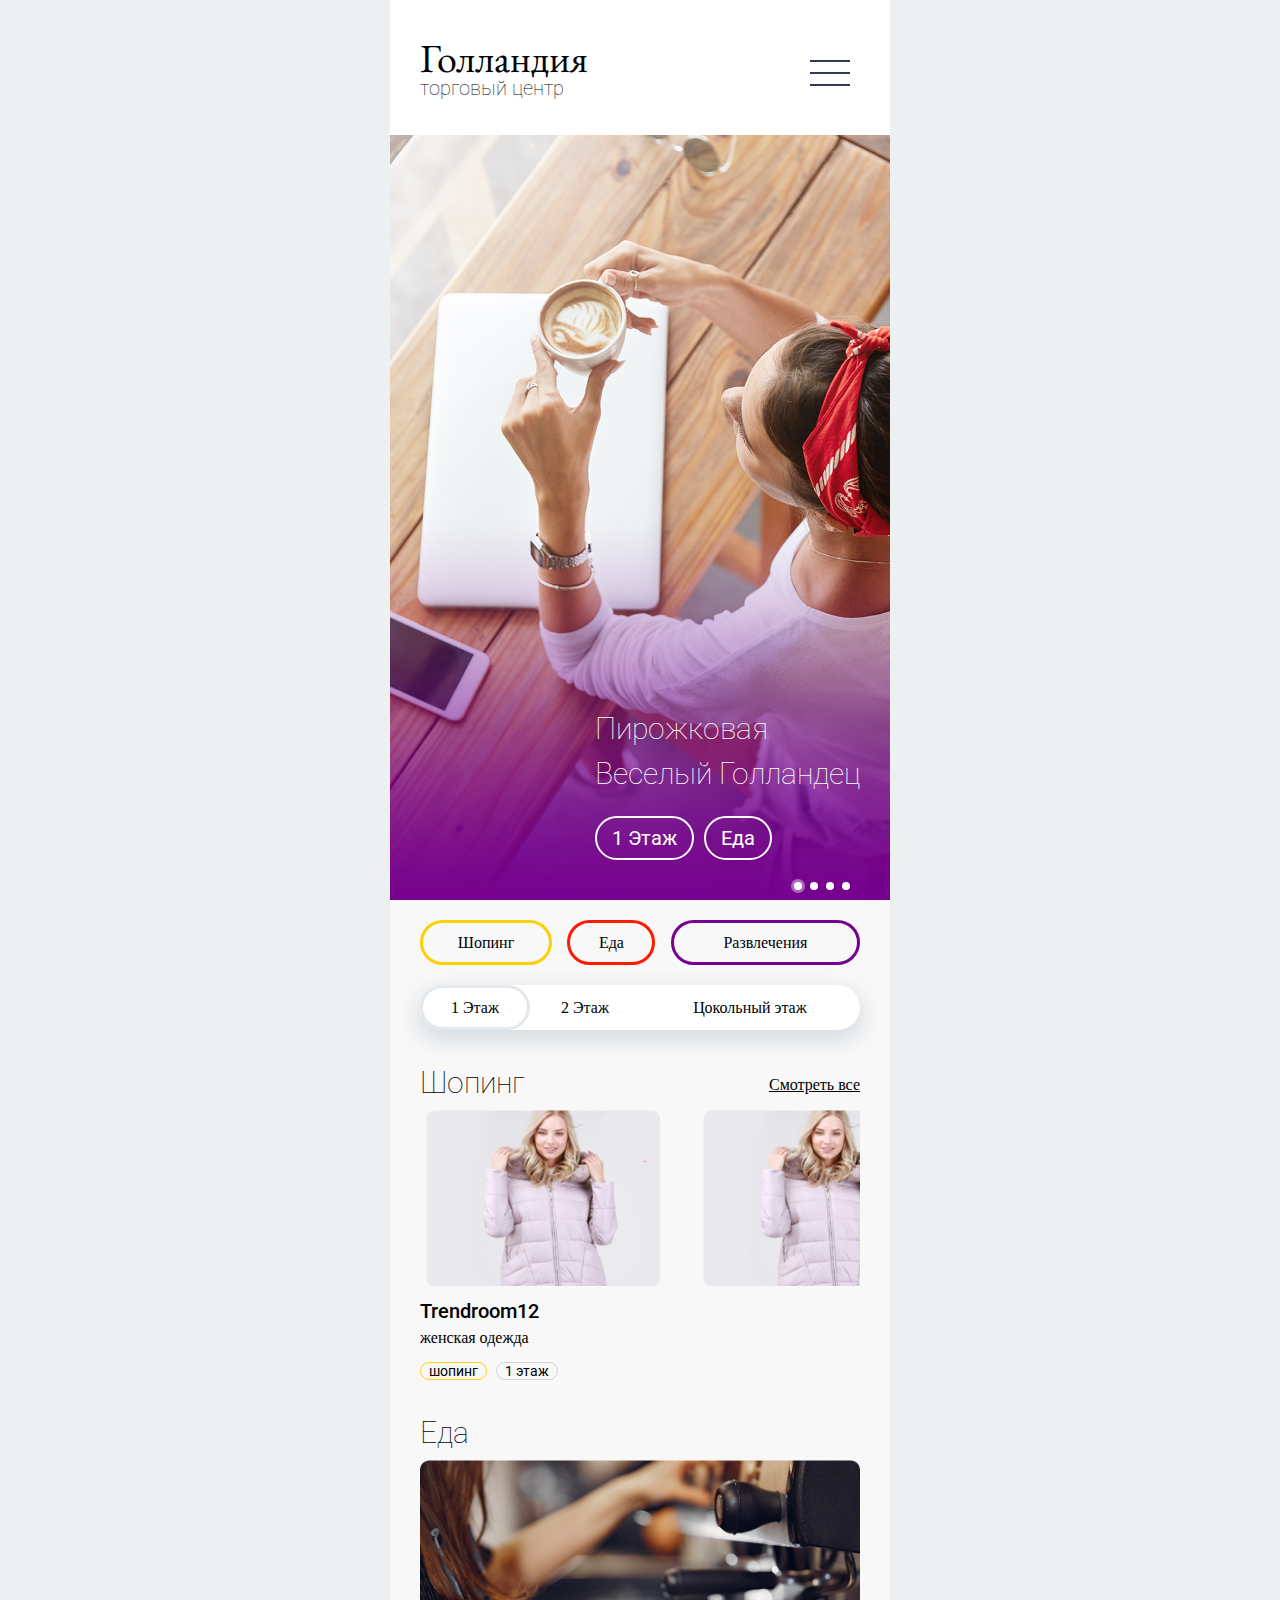
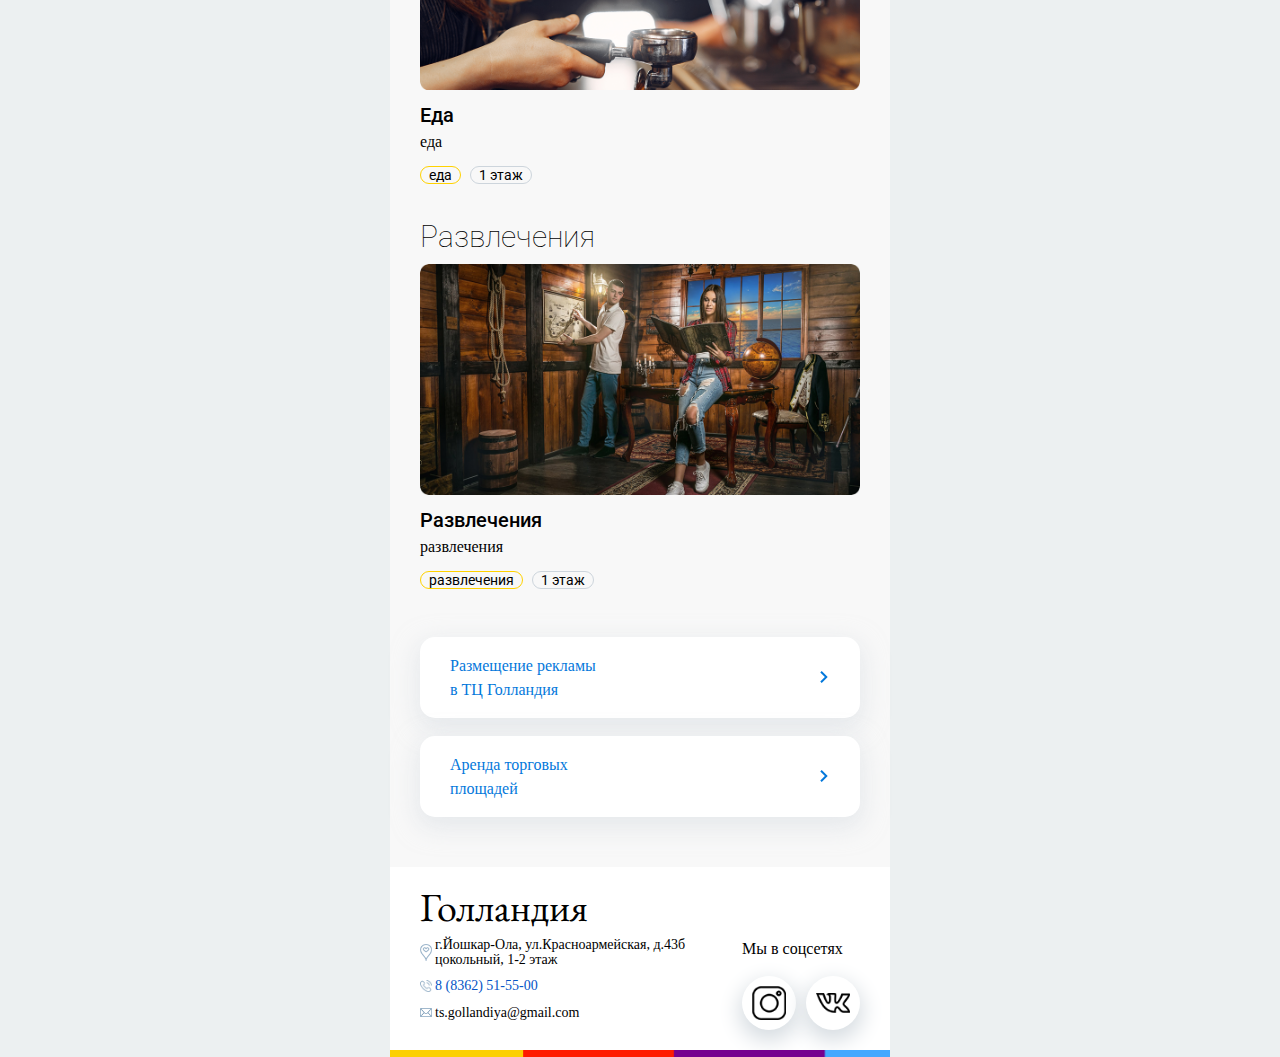
==== commit 1668e91d: "." ====
--- a/index.html
+++ b/index.html
@@ -162,7 +162,10 @@
                         </ul>
                     </div>
                     <div class="first_home">
-                        <span class="content_block_title">Шопинг</span>
+                        <div class="content_block_title_wrapper">
+                            <span class="content_block_title">Шопинг</span>
+                            <a>Смотреть все</a>
+                        </div>
                         <div class="store_collection">
                             <div class="swiper-container swiper2">
                                 <div class="swiper-wrapper">
@@ -206,6 +209,10 @@
                         </div>
                     </div>
                     <div class="second_home">
+                        <div class="content_block_title_wrapper">
+                            <span class="content_block_title">Шопинг</span>
+                            <a>Смотреть все</a>
+                        </div>
                         <div class="store_collection">
                             <div class="swiper-container swiper2">
                                 <div class="swiper-wrapper">
@@ -249,6 +256,10 @@
                         </div>
                     </div>
                     <div class="ground_home">
+                        <div class="content_block_title_wrapper">
+                            <span class="content_block_title">Шопинг</span>
+                            <a>Смотреть все</a>
+                        </div>
                         <div class="store_collection">
                             <div class="swiper-container swiper2">
                                 <div class="swiper-wrapper">
@@ -301,6 +312,15 @@
                         </ul>
                     </div>
                     <div class="first_shop">
+                        <div class="content_block_title_wrapper">
+                            <span class="content_block_title">Шопинг</span>
+                            <a><svg xmlns="http://www.w3.org/2000/svg" xmlns:xlink="http://www.w3.org/1999/xlink" version="1.1" id="Capa_1" x="0px" y="0px" viewBox="0 0 477.874 477.874" style="enable-background:new 0 0 477.874 477.874;" xml:space="preserve"><g>
+                                    <g>
+                                        <path d="M460.812,0c-2.651-0.001-5.266,0.615-7.637,1.8L323.844,66.483L177.6,1.476c-0.239-0.102-0.512-0.12-0.768-0.222    c-0.658-0.246-1.331-0.451-2.014-0.614c-0.679-0.183-1.369-0.326-2.065-0.427c-1.386-0.114-2.779-0.114-4.164,0    c-0.696,0.101-1.386,0.244-2.065,0.427c-0.683,0.163-1.356,0.368-2.014,0.614c-0.256,0.102-0.529,0.119-0.768,0.222l-153.6,68.267    C3.976,72.481,0.003,78.595,0.004,85.341v375.467c0.003,5.774,2.924,11.155,7.765,14.302c4.842,3.152,10.949,3.64,16.23,1.297    l146.671-65.195l146.671,65.195c0.256,0.102,0.529,0,0.785,0.154c4.132,1.848,8.875,1.742,12.919-0.29    c0.273-0.119,0.58,0,0.853-0.188l136.533-68.267c5.786-2.891,9.441-8.806,9.438-15.275V17.075    C477.875,7.649,470.237,0.004,460.812,0z M153.604,381.448L34.137,434.542V96.435L153.604,43.34V381.448z M307.204,434.542    l-119.467-53.094V43.34l119.467,53.094V434.542z M443.737,381.994l-102.4,51.2V95.888l102.4-51.2V381.994z"/>
+                                    </g>
+                                </svg>
+                            </a>
+                        </div>
                         <div class="store_collection">
                             <div class="swiper-container swiper2">
                                 <div class="swiper-wrapper">
@@ -352,6 +372,15 @@
                         </div>
                     </div>
                     <div class="second_shop">
+                        <div class="content_block_title_wrapper">
+                            <span class="content_block_title">Шопинг</span>
+                            <a><svg xmlns="http://www.w3.org/2000/svg" xmlns:xlink="http://www.w3.org/1999/xlink" version="1.1" id="Capa_1" x="0px" y="0px" viewBox="0 0 477.874 477.874" style="enable-background:new 0 0 477.874 477.874;" xml:space="preserve"><g>
+                                    <g>
+                                        <path d="M460.812,0c-2.651-0.001-5.266,0.615-7.637,1.8L323.844,66.483L177.6,1.476c-0.239-0.102-0.512-0.12-0.768-0.222    c-0.658-0.246-1.331-0.451-2.014-0.614c-0.679-0.183-1.369-0.326-2.065-0.427c-1.386-0.114-2.779-0.114-4.164,0    c-0.696,0.101-1.386,0.244-2.065,0.427c-0.683,0.163-1.356,0.368-2.014,0.614c-0.256,0.102-0.529,0.119-0.768,0.222l-153.6,68.267    C3.976,72.481,0.003,78.595,0.004,85.341v375.467c0.003,5.774,2.924,11.155,7.765,14.302c4.842,3.152,10.949,3.64,16.23,1.297    l146.671-65.195l146.671,65.195c0.256,0.102,0.529,0,0.785,0.154c4.132,1.848,8.875,1.742,12.919-0.29    c0.273-0.119,0.58,0,0.853-0.188l136.533-68.267c5.786-2.891,9.441-8.806,9.438-15.275V17.075    C477.875,7.649,470.237,0.004,460.812,0z M153.604,381.448L34.137,434.542V96.435L153.604,43.34V381.448z M307.204,434.542    l-119.467-53.094V43.34l119.467,53.094V434.542z M443.737,381.994l-102.4,51.2V95.888l102.4-51.2V381.994z"/>
+                                    </g>
+                                </svg>
+                            </a>
+                        </div>
                         <div class="store_collection">
                             <div class="swiper-container swiper2">
                                 <div class="swiper-wrapper">
@@ -403,6 +432,15 @@
                         </div>
                     </div>
                     <div class="ground_shop">
+                        <div class="content_block_title_wrapper">
+                            <span class="content_block_title">Шопинг</span>
+                            <a><svg xmlns="http://www.w3.org/2000/svg" xmlns:xlink="http://www.w3.org/1999/xlink" version="1.1" id="Capa_1" x="0px" y="0px" viewBox="0 0 477.874 477.874" style="enable-background:new 0 0 477.874 477.874;" xml:space="preserve"><g>
+                                    <g>
+                                        <path d="M460.812,0c-2.651-0.001-5.266,0.615-7.637,1.8L323.844,66.483L177.6,1.476c-0.239-0.102-0.512-0.12-0.768-0.222    c-0.658-0.246-1.331-0.451-2.014-0.614c-0.679-0.183-1.369-0.326-2.065-0.427c-1.386-0.114-2.779-0.114-4.164,0    c-0.696,0.101-1.386,0.244-2.065,0.427c-0.683,0.163-1.356,0.368-2.014,0.614c-0.256,0.102-0.529,0.119-0.768,0.222l-153.6,68.267    C3.976,72.481,0.003,78.595,0.004,85.341v375.467c0.003,5.774,2.924,11.155,7.765,14.302c4.842,3.152,10.949,3.64,16.23,1.297    l146.671-65.195l146.671,65.195c0.256,0.102,0.529,0,0.785,0.154c4.132,1.848,8.875,1.742,12.919-0.29    c0.273-0.119,0.58,0,0.853-0.188l136.533-68.267c5.786-2.891,9.441-8.806,9.438-15.275V17.075    C477.875,7.649,470.237,0.004,460.812,0z M153.604,381.448L34.137,434.542V96.435L153.604,43.34V381.448z M307.204,434.542    l-119.467-53.094V43.34l119.467,53.094V434.542z M443.737,381.994l-102.4,51.2V95.888l102.4-51.2V381.994z"/>
+                                    </g>
+                                </svg>
+                            </a>
+                        </div>
                         <div class="store_collection">
                             <div class="swiper-container swiper2">
                                 <div class="swiper-wrapper">
@@ -463,6 +501,15 @@
                         </ul>
                     </div>
                     <div class="first_food">
+                        <div class="content_block_title_wrapper">
+                            <span class="content_block_title">Еда</span>
+                            <a><svg xmlns="http://www.w3.org/2000/svg" xmlns:xlink="http://www.w3.org/1999/xlink" version="1.1" id="Capa_1" x="0px" y="0px" viewBox="0 0 477.874 477.874" style="enable-background:new 0 0 477.874 477.874;" xml:space="preserve"><g>
+                                    <g>
+                                        <path d="M460.812,0c-2.651-0.001-5.266,0.615-7.637,1.8L323.844,66.483L177.6,1.476c-0.239-0.102-0.512-0.12-0.768-0.222    c-0.658-0.246-1.331-0.451-2.014-0.614c-0.679-0.183-1.369-0.326-2.065-0.427c-1.386-0.114-2.779-0.114-4.164,0    c-0.696,0.101-1.386,0.244-2.065,0.427c-0.683,0.163-1.356,0.368-2.014,0.614c-0.256,0.102-0.529,0.119-0.768,0.222l-153.6,68.267    C3.976,72.481,0.003,78.595,0.004,85.341v375.467c0.003,5.774,2.924,11.155,7.765,14.302c4.842,3.152,10.949,3.64,16.23,1.297    l146.671-65.195l146.671,65.195c0.256,0.102,0.529,0,0.785,0.154c4.132,1.848,8.875,1.742,12.919-0.29    c0.273-0.119,0.58,0,0.853-0.188l136.533-68.267c5.786-2.891,9.441-8.806,9.438-15.275V17.075    C477.875,7.649,470.237,0.004,460.812,0z M153.604,381.448L34.137,434.542V96.435L153.604,43.34V381.448z M307.204,434.542    l-119.467-53.094V43.34l119.467,53.094V434.542z M443.737,381.994l-102.4,51.2V95.888l102.4-51.2V381.994z"/>
+                                    </g>
+                                </svg>
+                            </a>
+                        </div>
                         <div class="store_collection">
                             <div class="swiper-container swiper2">
                                 <div class="swiper-wrapper" style="height: 19.5vh;">
@@ -514,6 +561,15 @@
                         </div>
                     </div>
                     <div class="second_food">
+                        <div class="content_block_title_wrapper">
+                            <span class="content_block_title">Еда</span>
+                            <a><svg xmlns="http://www.w3.org/2000/svg" xmlns:xlink="http://www.w3.org/1999/xlink" version="1.1" id="Capa_1" x="0px" y="0px" viewBox="0 0 477.874 477.874" style="enable-background:new 0 0 477.874 477.874;" xml:space="preserve"><g>
+                                    <g>
+                                        <path d="M460.812,0c-2.651-0.001-5.266,0.615-7.637,1.8L323.844,66.483L177.6,1.476c-0.239-0.102-0.512-0.12-0.768-0.222    c-0.658-0.246-1.331-0.451-2.014-0.614c-0.679-0.183-1.369-0.326-2.065-0.427c-1.386-0.114-2.779-0.114-4.164,0    c-0.696,0.101-1.386,0.244-2.065,0.427c-0.683,0.163-1.356,0.368-2.014,0.614c-0.256,0.102-0.529,0.119-0.768,0.222l-153.6,68.267    C3.976,72.481,0.003,78.595,0.004,85.341v375.467c0.003,5.774,2.924,11.155,7.765,14.302c4.842,3.152,10.949,3.64,16.23,1.297    l146.671-65.195l146.671,65.195c0.256,0.102,0.529,0,0.785,0.154c4.132,1.848,8.875,1.742,12.919-0.29    c0.273-0.119,0.58,0,0.853-0.188l136.533-68.267c5.786-2.891,9.441-8.806,9.438-15.275V17.075    C477.875,7.649,470.237,0.004,460.812,0z M153.604,381.448L34.137,434.542V96.435L153.604,43.34V381.448z M307.204,434.542    l-119.467-53.094V43.34l119.467,53.094V434.542z M443.737,381.994l-102.4,51.2V95.888l102.4-51.2V381.994z"/>
+                                    </g>
+                                </svg>
+                            </a>
+                        </div>
                         <div class="store_collection">
                             <div class="swiper-container swiper2">
                                 <div class="swiper-wrapper" style="height: 19.5vh;">
@@ -565,6 +621,15 @@
                         </div>
                     </div>
                     <div class="ground_food">
+                        <div class="content_block_title_wrapper">
+                            <span class="content_block_title">Еда</span>
+                            <a><svg xmlns="http://www.w3.org/2000/svg" xmlns:xlink="http://www.w3.org/1999/xlink" version="1.1" id="Capa_1" x="0px" y="0px" viewBox="0 0 477.874 477.874" style="enable-background:new 0 0 477.874 477.874;" xml:space="preserve"><g>
+                                    <g>
+                                        <path d="M460.812,0c-2.651-0.001-5.266,0.615-7.637,1.8L323.844,66.483L177.6,1.476c-0.239-0.102-0.512-0.12-0.768-0.222    c-0.658-0.246-1.331-0.451-2.014-0.614c-0.679-0.183-1.369-0.326-2.065-0.427c-1.386-0.114-2.779-0.114-4.164,0    c-0.696,0.101-1.386,0.244-2.065,0.427c-0.683,0.163-1.356,0.368-2.014,0.614c-0.256,0.102-0.529,0.119-0.768,0.222l-153.6,68.267    C3.976,72.481,0.003,78.595,0.004,85.341v375.467c0.003,5.774,2.924,11.155,7.765,14.302c4.842,3.152,10.949,3.64,16.23,1.297    l146.671-65.195l146.671,65.195c0.256,0.102,0.529,0,0.785,0.154c4.132,1.848,8.875,1.742,12.919-0.29    c0.273-0.119,0.58,0,0.853-0.188l136.533-68.267c5.786-2.891,9.441-8.806,9.438-15.275V17.075    C477.875,7.649,470.237,0.004,460.812,0z M153.604,381.448L34.137,434.542V96.435L153.604,43.34V381.448z M307.204,434.542    l-119.467-53.094V43.34l119.467,53.094V434.542z M443.737,381.994l-102.4,51.2V95.888l102.4-51.2V381.994z"/>
+                                    </g>
+                                </svg>
+                            </a>
+                        </div>
                         <div class="store_collection">
                             <div class="swiper-container swiper2">
                                 <div class="swiper-wrapper" style="height: 19.5vh;">
@@ -625,6 +690,15 @@
                         </ul>
                     </div>
                     <div class="first_entertainment">
+                        <div class="content_block_title_wrapper">
+                            <span class="content_block_title">Развлечения</span>
+                            <a><svg xmlns="http://www.w3.org/2000/svg" xmlns:xlink="http://www.w3.org/1999/xlink" version="1.1" id="Capa_1" x="0px" y="0px" viewBox="0 0 477.874 477.874" style="enable-background:new 0 0 477.874 477.874;" xml:space="preserve"><g>
+                                    <g>
+                                        <path d="M460.812,0c-2.651-0.001-5.266,0.615-7.637,1.8L323.844,66.483L177.6,1.476c-0.239-0.102-0.512-0.12-0.768-0.222    c-0.658-0.246-1.331-0.451-2.014-0.614c-0.679-0.183-1.369-0.326-2.065-0.427c-1.386-0.114-2.779-0.114-4.164,0    c-0.696,0.101-1.386,0.244-2.065,0.427c-0.683,0.163-1.356,0.368-2.014,0.614c-0.256,0.102-0.529,0.119-0.768,0.222l-153.6,68.267    C3.976,72.481,0.003,78.595,0.004,85.341v375.467c0.003,5.774,2.924,11.155,7.765,14.302c4.842,3.152,10.949,3.64,16.23,1.297    l146.671-65.195l146.671,65.195c0.256,0.102,0.529,0,0.785,0.154c4.132,1.848,8.875,1.742,12.919-0.29    c0.273-0.119,0.58,0,0.853-0.188l136.533-68.267c5.786-2.891,9.441-8.806,9.438-15.275V17.075    C477.875,7.649,470.237,0.004,460.812,0z M153.604,381.448L34.137,434.542V96.435L153.604,43.34V381.448z M307.204,434.542    l-119.467-53.094V43.34l119.467,53.094V434.542z M443.737,381.994l-102.4,51.2V95.888l102.4-51.2V381.994z"/>
+                                    </g>
+                                </svg>
+                            </a>
+                        </div>
                         <div class="store_collection">
                             <div class="swiper-container swiper2">
                                 <div class="swiper-wrapper" style="height: 19.5vh;">
@@ -676,6 +750,15 @@
                         </div>
                     </div>
                     <div class="second_entertainment">
+                        <div class="content_block_title_wrapper">
+                            <span class="content_block_title">Развлечения</span>
+                            <a><svg xmlns="http://www.w3.org/2000/svg" xmlns:xlink="http://www.w3.org/1999/xlink" version="1.1" id="Capa_1" x="0px" y="0px" viewBox="0 0 477.874 477.874" style="enable-background:new 0 0 477.874 477.874;" xml:space="preserve"><g>
+                                    <g>
+                                        <path d="M460.812,0c-2.651-0.001-5.266,0.615-7.637,1.8L323.844,66.483L177.6,1.476c-0.239-0.102-0.512-0.12-0.768-0.222    c-0.658-0.246-1.331-0.451-2.014-0.614c-0.679-0.183-1.369-0.326-2.065-0.427c-1.386-0.114-2.779-0.114-4.164,0    c-0.696,0.101-1.386,0.244-2.065,0.427c-0.683,0.163-1.356,0.368-2.014,0.614c-0.256,0.102-0.529,0.119-0.768,0.222l-153.6,68.267    C3.976,72.481,0.003,78.595,0.004,85.341v375.467c0.003,5.774,2.924,11.155,7.765,14.302c4.842,3.152,10.949,3.64,16.23,1.297    l146.671-65.195l146.671,65.195c0.256,0.102,0.529,0,0.785,0.154c4.132,1.848,8.875,1.742,12.919-0.29    c0.273-0.119,0.58,0,0.853-0.188l136.533-68.267c5.786-2.891,9.441-8.806,9.438-15.275V17.075    C477.875,7.649,470.237,0.004,460.812,0z M153.604,381.448L34.137,434.542V96.435L153.604,43.34V381.448z M307.204,434.542    l-119.467-53.094V43.34l119.467,53.094V434.542z M443.737,381.994l-102.4,51.2V95.888l102.4-51.2V381.994z"/>
+                                    </g>
+                                </svg>
+                            </a>
+                        </div>
                         <div class="store_collection">
                             <div class="swiper-container swiper2">
                                 <div class="swiper-wrapper" style="height: 19.5vh;">
@@ -727,6 +810,15 @@
                         </div>
                     </div>
                     <div class="ground_entertainment">
+                        <div class="content_block_title_wrapper">
+                            <span class="content_block_title">Развлечения</span>
+                            <a><svg xmlns="http://www.w3.org/2000/svg" xmlns:xlink="http://www.w3.org/1999/xlink" version="1.1" id="Capa_1" x="0px" y="0px" viewBox="0 0 477.874 477.874" style="enable-background:new 0 0 477.874 477.874;" xml:space="preserve"><g>
+                                    <g>
+                                        <path d="M460.812,0c-2.651-0.001-5.266,0.615-7.637,1.8L323.844,66.483L177.6,1.476c-0.239-0.102-0.512-0.12-0.768-0.222    c-0.658-0.246-1.331-0.451-2.014-0.614c-0.679-0.183-1.369-0.326-2.065-0.427c-1.386-0.114-2.779-0.114-4.164,0    c-0.696,0.101-1.386,0.244-2.065,0.427c-0.683,0.163-1.356,0.368-2.014,0.614c-0.256,0.102-0.529,0.119-0.768,0.222l-153.6,68.267    C3.976,72.481,0.003,78.595,0.004,85.341v375.467c0.003,5.774,2.924,11.155,7.765,14.302c4.842,3.152,10.949,3.64,16.23,1.297    l146.671-65.195l146.671,65.195c0.256,0.102,0.529,0,0.785,0.154c4.132,1.848,8.875,1.742,12.919-0.29    c0.273-0.119,0.58,0,0.853-0.188l136.533-68.267c5.786-2.891,9.441-8.806,9.438-15.275V17.075    C477.875,7.649,470.237,0.004,460.812,0z M153.604,381.448L34.137,434.542V96.435L153.604,43.34V381.448z M307.204,434.542    l-119.467-53.094V43.34l119.467,53.094V434.542z M443.737,381.994l-102.4,51.2V95.888l102.4-51.2V381.994z"/>
+                                    </g>
+                                </svg>
+                            </a>
+                        </div>
                         <div class="store_collection">
                             <div class="swiper-container swiper2">
                                 <div class="swiper-wrapper" style="height: 19.5vh;">
--- a/style.css
+++ b/style.css
@@ -903,6 +903,21 @@
     padding-bottom: 10px;
 }
 
+.content_block_title_wrapper {
+    display: flex;
+    align-items: center;
+    justify-content: space-between;
+}
+
+.content_block_title_wrapper a {
+    text-decoration: underline;
+    color: black;
+}
+
+.content_block_title_wrapper a svg {
+    height: 20px;
+}
+
 .footer_social {
     display: flex;
     justify-content: space-between;
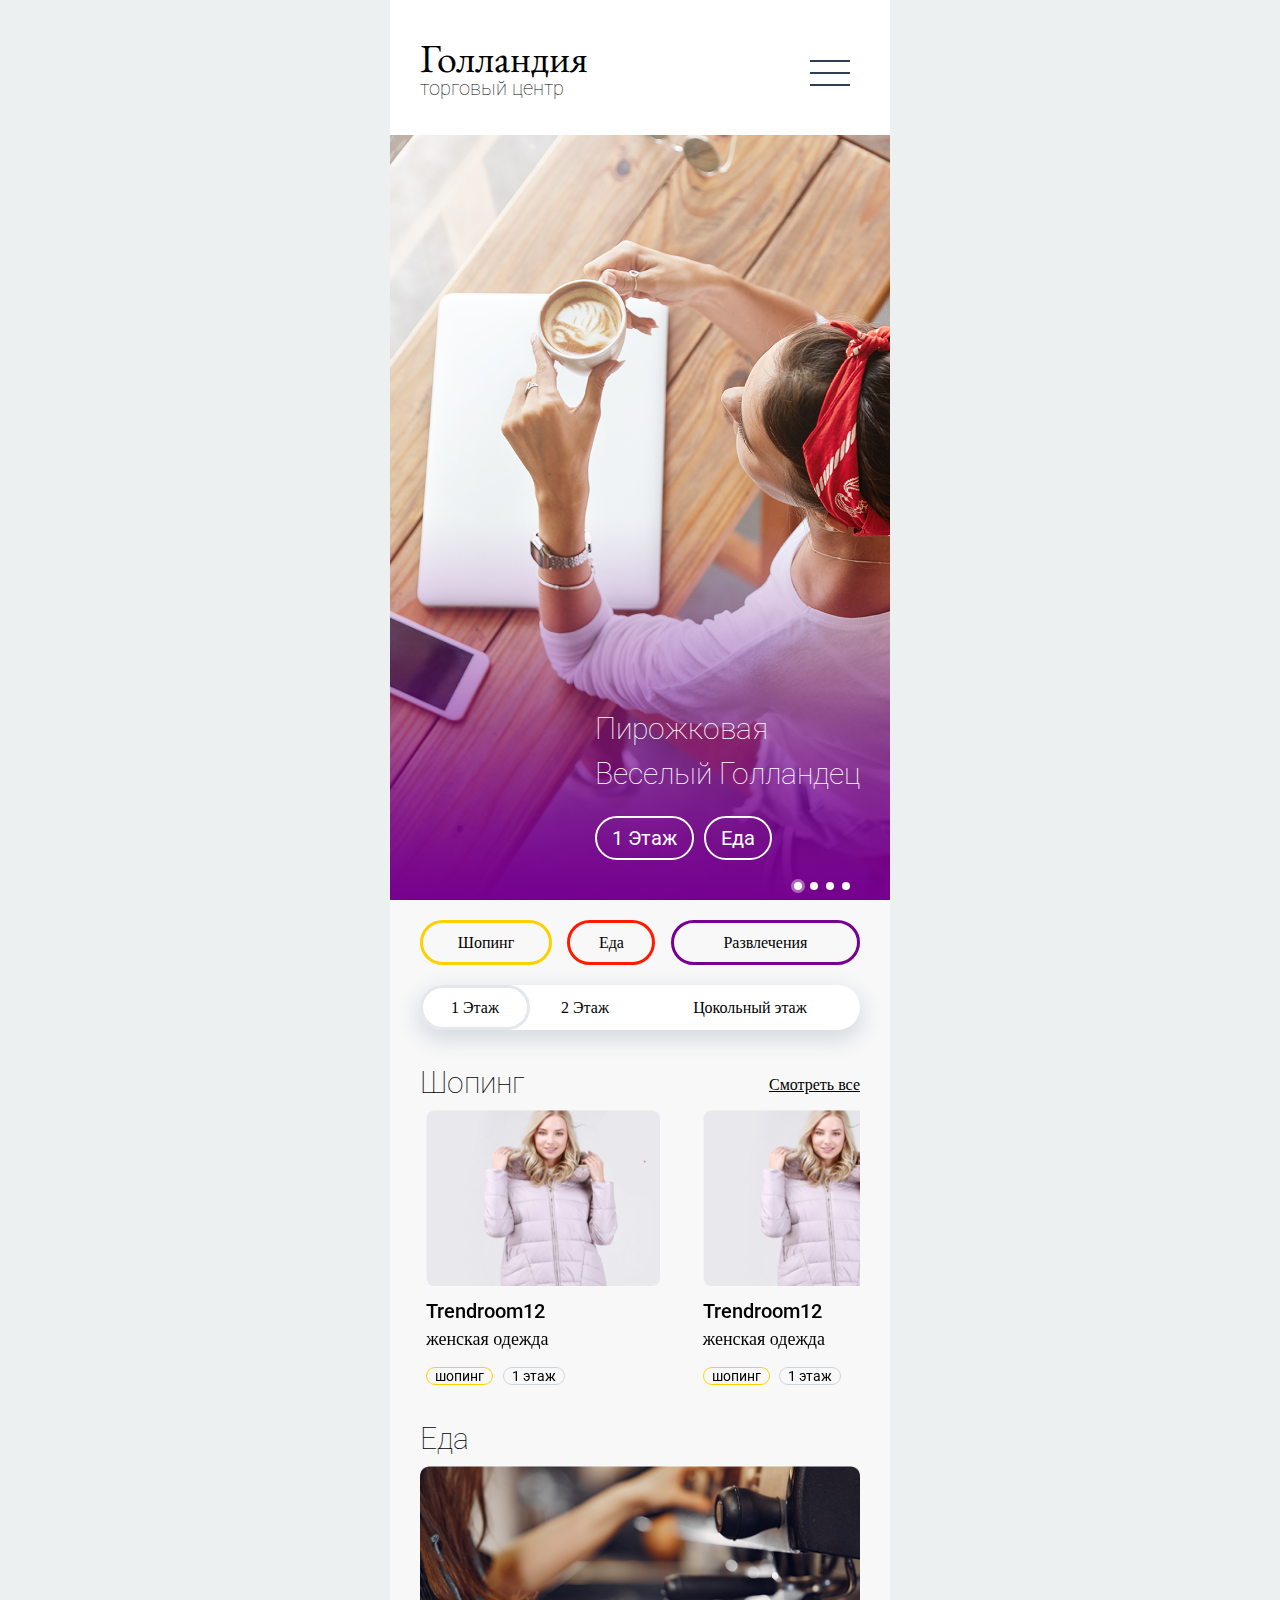
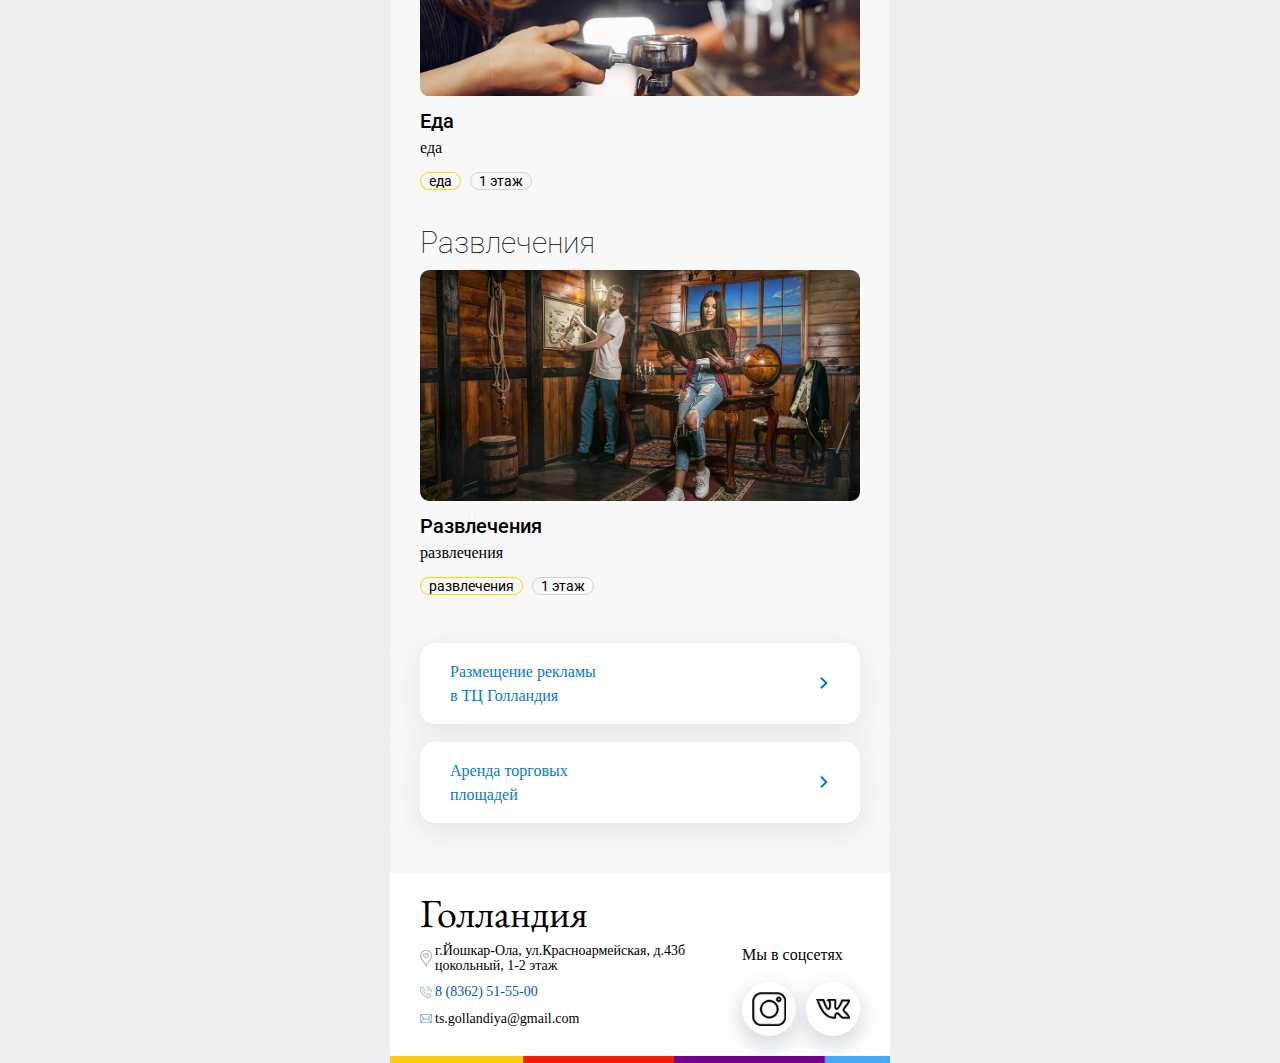
==== commit 99023e9f: "." ====
--- a/index.html
+++ b/index.html
@@ -170,21 +170,43 @@
                             <div class="swiper-container swiper2">
                                 <div class="swiper-wrapper">
                                     <div class="swiper-slide swiper2_slide">
-                                        <img src="img/bohoslide1.png" alt="" class="swiper_image">
-                                    </div>
-                                    <div class="swiper-slide swiper2_slide">
-                                        <img src="img/bohoslide1.png" alt="" class="swiper_image">
-                                    </div>
-                                    <div class="swiper-slide swiper2_slide">
-                                        <img src="img/bohoslide1.png" alt="" class="swiper_image">
-                                    </div>
-                                </div>
-                            </div>
-                            <span class="content_block_subtitle">Trendroom12</span>
-                            <p class="content_block_text">женская одежда</p>
-                            <div class="info_buttons">
-                                <span class="info_btn" style="border-color: #ffd200;">шопинг</span>
-                                <span class="info_btn">1 этаж</span>
+                                        <div class="swiper_content_block">
+                                            <img src="img/bohoslide1.png" alt="" class="swiper_image">
+                                            <span class="content_block_subtitle">Trendroom12</span>
+                                            <p class="content_block_text">женская одежда</p>
+                                            <div class="info_buttons">
+                                                <span class="info_btn" style="border-color: #ffd200;">шопинг</span>
+                                                <span class="info_btn">1 этаж</span>
+                                            </div>
+                                        </div>
+                                    </div>
+                                    <div class="swiper-slide swiper2_slide">
+                                        <div class="swiper-slide swiper2_slide">
+                                            <div class="swiper_content_block">
+                                                <img src="img/bohoslide1.png" alt="" class="swiper_image">
+                                                <span class="content_block_subtitle">Trendroom12</span>
+                                                <p class="content_block_text">женская одежда</p>
+                                                <div class="info_buttons">
+                                                    <span class="info_btn" style="border-color: #ffd200;">шопинг</span>
+                                                    <span class="info_btn">1 этаж</span>
+                                                </div>
+                                            </div>
+                                        </div>
+                                    </div>
+                                    <div class="swiper-slide swiper2_slide">
+                                        <div class="swiper-slide swiper2_slide">
+                                            <div class="swiper_content_block">
+                                                <img src="img/bohoslide1.png" alt="" class="swiper_image">
+                                                <span class="content_block_subtitle">Trendroom12</span>
+                                                <p class="content_block_text">женская одежда</p>
+                                                <div class="info_buttons">
+                                                    <span class="info_btn" style="border-color: #ffd200;">шопинг</span>
+                                                    <span class="info_btn">1 этаж</span>
+                                                </div>
+                                            </div>
+                                        </div>
+                                    </div>
+                                </div>
                             </div>
                         </div>
                         <div class="content_block_wrapper">
@@ -217,21 +239,43 @@
                             <div class="swiper-container swiper2">
                                 <div class="swiper-wrapper">
                                     <div class="swiper-slide swiper2_slide">
-                                        <img src="img/bohoslide1.png" alt="" class="swiper_image">
-                                    </div>
-                                    <div class="swiper-slide swiper2_slide">
-                                        <img src="img/bohoslide1.png" alt="" class="swiper_image">
-                                    </div>
-                                    <div class="swiper-slide swiper2_slide">
-                                        <img src="img/bohoslide1.png" alt="" class="swiper_image">
-                                    </div>
-                                </div>
-                            </div>
-                            <span class="content_block_subtitle">Trendroom12</span>
-                            <p class="content_block_text">женская одежда</p>
-                            <div class="info_buttons">
-                                <span class="info_btn" style="border-color: #ffd200;">шопинг</span>
-                                <span class="info_btn">2 этаж</span>
+                                        <div class="swiper_content_block">
+                                            <img src="img/bohoslide1.png" alt="" class="swiper_image">
+                                            <span class="content_block_subtitle">Trendroom12</span>
+                                            <p class="content_block_text">женская одежда</p>
+                                            <div class="info_buttons">
+                                                <span class="info_btn" style="border-color: #ffd200;">шопинг</span>
+                                                <span class="info_btn">2 этаж</span>
+                                            </div>
+                                        </div>
+                                    </div>
+                                    <div class="swiper-slide swiper2_slide">
+                                        <div class="swiper-slide swiper2_slide">
+                                            <div class="swiper_content_block">
+                                                <img src="img/bohoslide1.png" alt="" class="swiper_image">
+                                                <span class="content_block_subtitle">Trendroom12</span>
+                                                <p class="content_block_text">женская одежда</p>
+                                                <div class="info_buttons">
+                                                    <span class="info_btn" style="border-color: #ffd200;">шопинг</span>
+                                                    <span class="info_btn">2 этаж</span>
+                                                </div>
+                                            </div>
+                                        </div>
+                                    </div>
+                                    <div class="swiper-slide swiper2_slide">
+                                        <div class="swiper-slide swiper2_slide">
+                                            <div class="swiper_content_block">
+                                                <img src="img/bohoslide1.png" alt="" class="swiper_image">
+                                                <span class="content_block_subtitle">Trendroom12</span>
+                                                <p class="content_block_text">женская одежда</p>
+                                                <div class="info_buttons">
+                                                    <span class="info_btn" style="border-color: #ffd200;">шопинг</span>
+                                                    <span class="info_btn">2 этаж</span>
+                                                </div>
+                                            </div>
+                                        </div>
+                                    </div>
+                                </div>
                             </div>
                         </div>
                         <div class="content_block_wrapper">
@@ -264,21 +308,43 @@
                             <div class="swiper-container swiper2">
                                 <div class="swiper-wrapper">
                                     <div class="swiper-slide swiper2_slide">
-                                        <img src="img/bohoslide1.png" alt="" class="swiper_image">
-                                    </div>
-                                    <div class="swiper-slide swiper2_slide">
-                                        <img src="img/bohoslide1.png" alt="" class="swiper_image">
-                                    </div>
-                                    <div class="swiper-slide swiper2_slide">
-                                        <img src="img/bohoslide1.png" alt="" class="swiper_image">
-                                    </div>
-                                </div>
-                            </div>
-                            <span class="content_block_subtitle">Trendroom12</span>
-                            <p class="content_block_text">женская одежда</p>
-                            <div class="info_buttons">
-                                <span class="info_btn" style="border-color: #ffd200;">шопинг</span>
-                                <span class="info_btn">цокольный этаж</span>
+                                        <div class="swiper_content_block">
+                                            <img src="img/bohoslide1.png" alt="" class="swiper_image">
+                                            <span class="content_block_subtitle">Trendroom12</span>
+                                            <p class="content_block_text">женская одежда</p>
+                                            <div class="info_buttons">
+                                                <span class="info_btn" style="border-color: #ffd200;">шопинг</span>
+                                                <span class="info_btn">цокольный</span>
+                                            </div>
+                                        </div>
+                                    </div>
+                                    <div class="swiper-slide swiper2_slide">
+                                        <div class="swiper-slide swiper2_slide">
+                                            <div class="swiper_content_block">
+                                                <img src="img/bohoslide1.png" alt="" class="swiper_image">
+                                                <span class="content_block_subtitle">Trendroom12</span>
+                                                <p class="content_block_text">женская одежда</p>
+                                                <div class="info_buttons">
+                                                    <span class="info_btn" style="border-color: #ffd200;">шопинг</span>
+                                                    <span class="info_btn">цокольный</span>
+                                                </div>
+                                            </div>
+                                        </div>
+                                    </div>
+                                    <div class="swiper-slide swiper2_slide">
+                                        <div class="swiper-slide swiper2_slide">
+                                            <div class="swiper_content_block">
+                                                <img src="img/bohoslide1.png" alt="" class="swiper_image">
+                                                <span class="content_block_subtitle">Trendroom12</span>
+                                                <p class="content_block_text">женская одежда</p>
+                                                <div class="info_buttons">
+                                                    <span class="info_btn" style="border-color: #ffd200;">шопинг</span>
+                                                    <span class="info_btn">цокольный</span>
+                                                </div>
+                                            </div>
+                                        </div>
+                                    </div>
+                                </div>
                             </div>
                         </div>
                         <div class="content_block_wrapper">
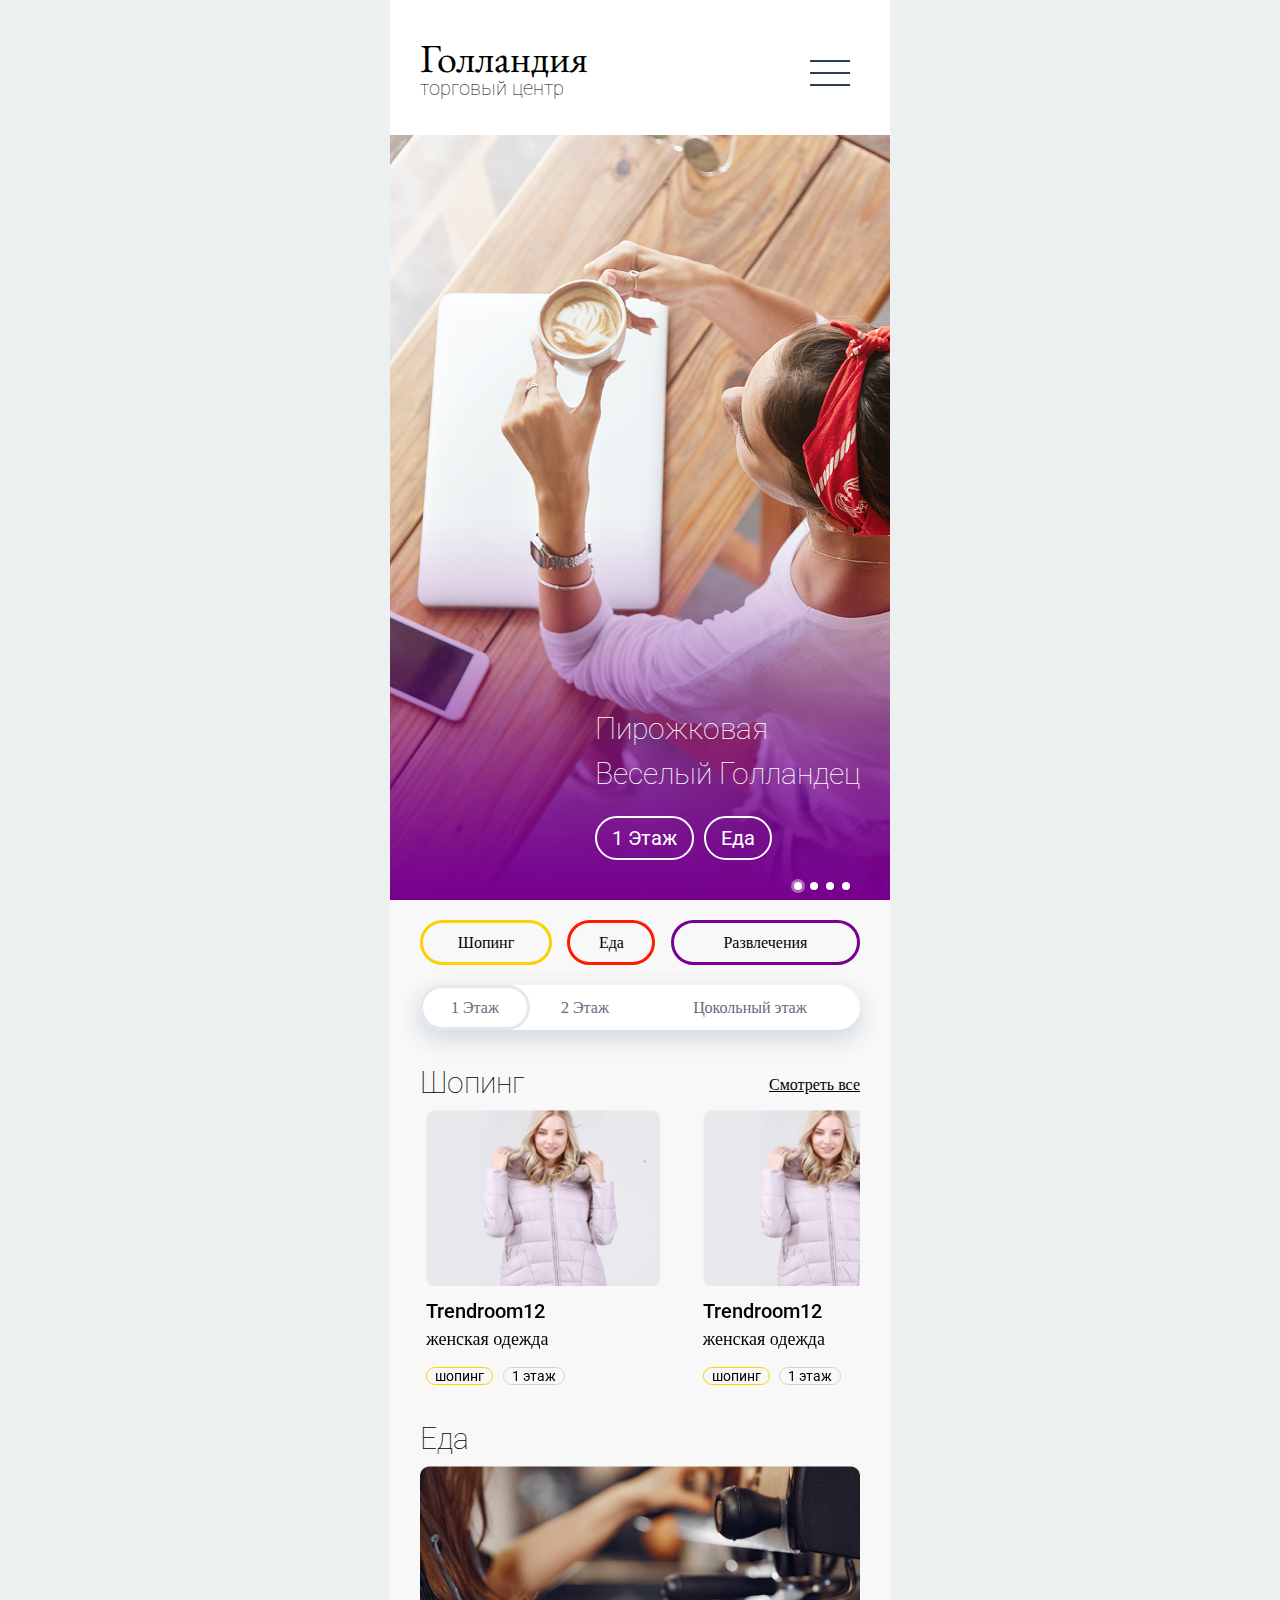
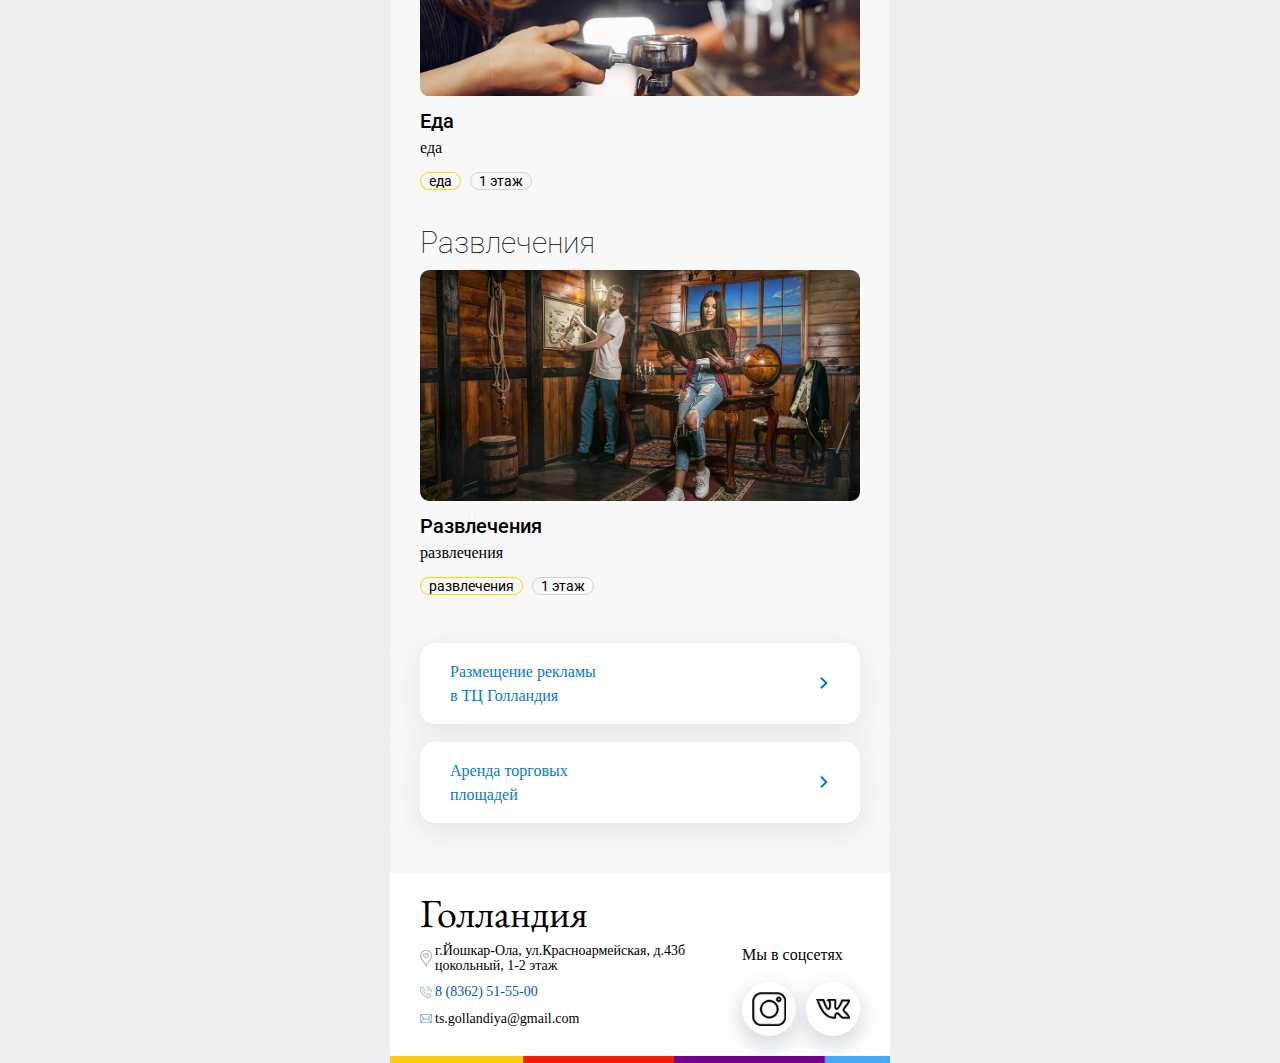
==== commit 4365f150: "1" ====
--- a/index.html
+++ b/index.html
@@ -12,9 +12,8 @@
     <meta name="viewport" content="width=device-width, initial-scale=1" />
     <meta name="theme-color" content="#000000" />
 </head>
-
 <body>
-    <header>
+    <header class="main_header">
         <div class="logo">
             <h1>Голландия</h1>
             <h2>торговый центр</h2>
@@ -164,7 +163,7 @@
                     <div class="first_home">
                         <div class="content_block_title_wrapper">
                             <span class="content_block_title">Шопинг</span>
-                            <a>Смотреть все</a>
+                            <a class="see_more" id='see_more' href="map.html">Смотреть все</a>
                         </div>
                         <div class="store_collection">
                             <div class="swiper-container swiper2">
@@ -233,7 +232,7 @@
                     <div class="second_home">
                         <div class="content_block_title_wrapper">
                             <span class="content_block_title">Шопинг</span>
-                            <a>Смотреть все</a>
+                            <a class="see_more" id='see_more' href="map.html">Смотреть все</a>
                         </div>
                         <div class="store_collection">
                             <div class="swiper-container swiper2">
@@ -302,7 +301,7 @@
                     <div class="ground_home">
                         <div class="content_block_title_wrapper">
                             <span class="content_block_title">Шопинг</span>
-                            <a>Смотреть все</a>
+                            <a class="see_more" id='see_more' href="map.html">Смотреть все</a>
                         </div>
                         <div class="store_collection">
                             <div class="swiper-container swiper2">
@@ -380,7 +379,7 @@
                     <div class="first_shop">
                         <div class="content_block_title_wrapper">
                             <span class="content_block_title">Шопинг</span>
-                            <a><svg xmlns="http://www.w3.org/2000/svg" xmlns:xlink="http://www.w3.org/1999/xlink" version="1.1" id="Capa_1" x="0px" y="0px" viewBox="0 0 477.874 477.874" style="enable-background:new 0 0 477.874 477.874;" xml:space="preserve"><g>
+                            <a href="map.html" class="map" id="map"><svg xmlns="http://www.w3.org/2000/svg" xmlns:xlink="http://www.w3.org/1999/xlink" version="1.1" id="Capa_1" x="0px" y="0px" viewBox="0 0 477.874 477.874" style="enable-background:new 0 0 477.874 477.874;" xml:space="preserve"><g>
                                     <g>
                                         <path d="M460.812,0c-2.651-0.001-5.266,0.615-7.637,1.8L323.844,66.483L177.6,1.476c-0.239-0.102-0.512-0.12-0.768-0.222    c-0.658-0.246-1.331-0.451-2.014-0.614c-0.679-0.183-1.369-0.326-2.065-0.427c-1.386-0.114-2.779-0.114-4.164,0    c-0.696,0.101-1.386,0.244-2.065,0.427c-0.683,0.163-1.356,0.368-2.014,0.614c-0.256,0.102-0.529,0.119-0.768,0.222l-153.6,68.267    C3.976,72.481,0.003,78.595,0.004,85.341v375.467c0.003,5.774,2.924,11.155,7.765,14.302c4.842,3.152,10.949,3.64,16.23,1.297    l146.671-65.195l146.671,65.195c0.256,0.102,0.529,0,0.785,0.154c4.132,1.848,8.875,1.742,12.919-0.29    c0.273-0.119,0.58,0,0.853-0.188l136.533-68.267c5.786-2.891,9.441-8.806,9.438-15.275V17.075    C477.875,7.649,470.237,0.004,460.812,0z M153.604,381.448L34.137,434.542V96.435L153.604,43.34V381.448z M307.204,434.542    l-119.467-53.094V43.34l119.467,53.094V434.542z M443.737,381.994l-102.4,51.2V95.888l102.4-51.2V381.994z"/>
                                     </g>
@@ -440,7 +439,7 @@
                     <div class="second_shop">
                         <div class="content_block_title_wrapper">
                             <span class="content_block_title">Шопинг</span>
-                            <a><svg xmlns="http://www.w3.org/2000/svg" xmlns:xlink="http://www.w3.org/1999/xlink" version="1.1" id="Capa_1" x="0px" y="0px" viewBox="0 0 477.874 477.874" style="enable-background:new 0 0 477.874 477.874;" xml:space="preserve"><g>
+                            <a href="map.html" class="map" id="map"><svg xmlns="http://www.w3.org/2000/svg" xmlns:xlink="http://www.w3.org/1999/xlink" version="1.1" id="Capa_1" x="0px" y="0px" viewBox="0 0 477.874 477.874" style="enable-background:new 0 0 477.874 477.874;" xml:space="preserve"><g>
                                     <g>
                                         <path d="M460.812,0c-2.651-0.001-5.266,0.615-7.637,1.8L323.844,66.483L177.6,1.476c-0.239-0.102-0.512-0.12-0.768-0.222    c-0.658-0.246-1.331-0.451-2.014-0.614c-0.679-0.183-1.369-0.326-2.065-0.427c-1.386-0.114-2.779-0.114-4.164,0    c-0.696,0.101-1.386,0.244-2.065,0.427c-0.683,0.163-1.356,0.368-2.014,0.614c-0.256,0.102-0.529,0.119-0.768,0.222l-153.6,68.267    C3.976,72.481,0.003,78.595,0.004,85.341v375.467c0.003,5.774,2.924,11.155,7.765,14.302c4.842,3.152,10.949,3.64,16.23,1.297    l146.671-65.195l146.671,65.195c0.256,0.102,0.529,0,0.785,0.154c4.132,1.848,8.875,1.742,12.919-0.29    c0.273-0.119,0.58,0,0.853-0.188l136.533-68.267c5.786-2.891,9.441-8.806,9.438-15.275V17.075    C477.875,7.649,470.237,0.004,460.812,0z M153.604,381.448L34.137,434.542V96.435L153.604,43.34V381.448z M307.204,434.542    l-119.467-53.094V43.34l119.467,53.094V434.542z M443.737,381.994l-102.4,51.2V95.888l102.4-51.2V381.994z"/>
                                     </g>
@@ -500,7 +499,7 @@
                     <div class="ground_shop">
                         <div class="content_block_title_wrapper">
                             <span class="content_block_title">Шопинг</span>
-                            <a><svg xmlns="http://www.w3.org/2000/svg" xmlns:xlink="http://www.w3.org/1999/xlink" version="1.1" id="Capa_1" x="0px" y="0px" viewBox="0 0 477.874 477.874" style="enable-background:new 0 0 477.874 477.874;" xml:space="preserve"><g>
+                            <a href="map.html" id="map"><svg xmlns="http://www.w3.org/2000/svg" xmlns:xlink="http://www.w3.org/1999/xlink" version="1.1" id="Capa_1" x="0px" y="0px" viewBox="0 0 477.874 477.874" style="enable-background:new 0 0 477.874 477.874;" xml:space="preserve"><g>
                                     <g>
                                         <path d="M460.812,0c-2.651-0.001-5.266,0.615-7.637,1.8L323.844,66.483L177.6,1.476c-0.239-0.102-0.512-0.12-0.768-0.222    c-0.658-0.246-1.331-0.451-2.014-0.614c-0.679-0.183-1.369-0.326-2.065-0.427c-1.386-0.114-2.779-0.114-4.164,0    c-0.696,0.101-1.386,0.244-2.065,0.427c-0.683,0.163-1.356,0.368-2.014,0.614c-0.256,0.102-0.529,0.119-0.768,0.222l-153.6,68.267    C3.976,72.481,0.003,78.595,0.004,85.341v375.467c0.003,5.774,2.924,11.155,7.765,14.302c4.842,3.152,10.949,3.64,16.23,1.297    l146.671-65.195l146.671,65.195c0.256,0.102,0.529,0,0.785,0.154c4.132,1.848,8.875,1.742,12.919-0.29    c0.273-0.119,0.58,0,0.853-0.188l136.533-68.267c5.786-2.891,9.441-8.806,9.438-15.275V17.075    C477.875,7.649,470.237,0.004,460.812,0z M153.604,381.448L34.137,434.542V96.435L153.604,43.34V381.448z M307.204,434.542    l-119.467-53.094V43.34l119.467,53.094V434.542z M443.737,381.994l-102.4,51.2V95.888l102.4-51.2V381.994z"/>
                                     </g>
@@ -569,7 +568,7 @@
                     <div class="first_food">
                         <div class="content_block_title_wrapper">
                             <span class="content_block_title">Еда</span>
-                            <a><svg xmlns="http://www.w3.org/2000/svg" xmlns:xlink="http://www.w3.org/1999/xlink" version="1.1" id="Capa_1" x="0px" y="0px" viewBox="0 0 477.874 477.874" style="enable-background:new 0 0 477.874 477.874;" xml:space="preserve"><g>
+                            <a href="map.html" id="map"><svg xmlns="http://www.w3.org/2000/svg" xmlns:xlink="http://www.w3.org/1999/xlink" version="1.1" id="Capa_1" x="0px" y="0px" viewBox="0 0 477.874 477.874" style="enable-background:new 0 0 477.874 477.874;" xml:space="preserve"><g>
                                     <g>
                                         <path d="M460.812,0c-2.651-0.001-5.266,0.615-7.637,1.8L323.844,66.483L177.6,1.476c-0.239-0.102-0.512-0.12-0.768-0.222    c-0.658-0.246-1.331-0.451-2.014-0.614c-0.679-0.183-1.369-0.326-2.065-0.427c-1.386-0.114-2.779-0.114-4.164,0    c-0.696,0.101-1.386,0.244-2.065,0.427c-0.683,0.163-1.356,0.368-2.014,0.614c-0.256,0.102-0.529,0.119-0.768,0.222l-153.6,68.267    C3.976,72.481,0.003,78.595,0.004,85.341v375.467c0.003,5.774,2.924,11.155,7.765,14.302c4.842,3.152,10.949,3.64,16.23,1.297    l146.671-65.195l146.671,65.195c0.256,0.102,0.529,0,0.785,0.154c4.132,1.848,8.875,1.742,12.919-0.29    c0.273-0.119,0.58,0,0.853-0.188l136.533-68.267c5.786-2.891,9.441-8.806,9.438-15.275V17.075    C477.875,7.649,470.237,0.004,460.812,0z M153.604,381.448L34.137,434.542V96.435L153.604,43.34V381.448z M307.204,434.542    l-119.467-53.094V43.34l119.467,53.094V434.542z M443.737,381.994l-102.4,51.2V95.888l102.4-51.2V381.994z"/>
                                     </g>
@@ -629,7 +628,7 @@
                     <div class="second_food">
                         <div class="content_block_title_wrapper">
                             <span class="content_block_title">Еда</span>
-                            <a><svg xmlns="http://www.w3.org/2000/svg" xmlns:xlink="http://www.w3.org/1999/xlink" version="1.1" id="Capa_1" x="0px" y="0px" viewBox="0 0 477.874 477.874" style="enable-background:new 0 0 477.874 477.874;" xml:space="preserve"><g>
+                            <a href="map.html" id="map"><svg xmlns="http://www.w3.org/2000/svg" xmlns:xlink="http://www.w3.org/1999/xlink" version="1.1" id="Capa_1" x="0px" y="0px" viewBox="0 0 477.874 477.874" style="enable-background:new 0 0 477.874 477.874;" xml:space="preserve"><g>
                                     <g>
                                         <path d="M460.812,0c-2.651-0.001-5.266,0.615-7.637,1.8L323.844,66.483L177.6,1.476c-0.239-0.102-0.512-0.12-0.768-0.222    c-0.658-0.246-1.331-0.451-2.014-0.614c-0.679-0.183-1.369-0.326-2.065-0.427c-1.386-0.114-2.779-0.114-4.164,0    c-0.696,0.101-1.386,0.244-2.065,0.427c-0.683,0.163-1.356,0.368-2.014,0.614c-0.256,0.102-0.529,0.119-0.768,0.222l-153.6,68.267    C3.976,72.481,0.003,78.595,0.004,85.341v375.467c0.003,5.774,2.924,11.155,7.765,14.302c4.842,3.152,10.949,3.64,16.23,1.297    l146.671-65.195l146.671,65.195c0.256,0.102,0.529,0,0.785,0.154c4.132,1.848,8.875,1.742,12.919-0.29    c0.273-0.119,0.58,0,0.853-0.188l136.533-68.267c5.786-2.891,9.441-8.806,9.438-15.275V17.075    C477.875,7.649,470.237,0.004,460.812,0z M153.604,381.448L34.137,434.542V96.435L153.604,43.34V381.448z M307.204,434.542    l-119.467-53.094V43.34l119.467,53.094V434.542z M443.737,381.994l-102.4,51.2V95.888l102.4-51.2V381.994z"/>
                                     </g>
@@ -689,7 +688,7 @@
                     <div class="ground_food">
                         <div class="content_block_title_wrapper">
                             <span class="content_block_title">Еда</span>
-                            <a><svg xmlns="http://www.w3.org/2000/svg" xmlns:xlink="http://www.w3.org/1999/xlink" version="1.1" id="Capa_1" x="0px" y="0px" viewBox="0 0 477.874 477.874" style="enable-background:new 0 0 477.874 477.874;" xml:space="preserve"><g>
+                            <a href="map.html" id="map"><svg xmlns="http://www.w3.org/2000/svg" xmlns:xlink="http://www.w3.org/1999/xlink" version="1.1" id="Capa_1" x="0px" y="0px" viewBox="0 0 477.874 477.874" style="enable-background:new 0 0 477.874 477.874;" xml:space="preserve"><g>
                                     <g>
                                         <path d="M460.812,0c-2.651-0.001-5.266,0.615-7.637,1.8L323.844,66.483L177.6,1.476c-0.239-0.102-0.512-0.12-0.768-0.222    c-0.658-0.246-1.331-0.451-2.014-0.614c-0.679-0.183-1.369-0.326-2.065-0.427c-1.386-0.114-2.779-0.114-4.164,0    c-0.696,0.101-1.386,0.244-2.065,0.427c-0.683,0.163-1.356,0.368-2.014,0.614c-0.256,0.102-0.529,0.119-0.768,0.222l-153.6,68.267    C3.976,72.481,0.003,78.595,0.004,85.341v375.467c0.003,5.774,2.924,11.155,7.765,14.302c4.842,3.152,10.949,3.64,16.23,1.297    l146.671-65.195l146.671,65.195c0.256,0.102,0.529,0,0.785,0.154c4.132,1.848,8.875,1.742,12.919-0.29    c0.273-0.119,0.58,0,0.853-0.188l136.533-68.267c5.786-2.891,9.441-8.806,9.438-15.275V17.075    C477.875,7.649,470.237,0.004,460.812,0z M153.604,381.448L34.137,434.542V96.435L153.604,43.34V381.448z M307.204,434.542    l-119.467-53.094V43.34l119.467,53.094V434.542z M443.737,381.994l-102.4,51.2V95.888l102.4-51.2V381.994z"/>
                                     </g>
@@ -758,7 +757,7 @@
                     <div class="first_entertainment">
                         <div class="content_block_title_wrapper">
                             <span class="content_block_title">Развлечения</span>
-                            <a><svg xmlns="http://www.w3.org/2000/svg" xmlns:xlink="http://www.w3.org/1999/xlink" version="1.1" id="Capa_1" x="0px" y="0px" viewBox="0 0 477.874 477.874" style="enable-background:new 0 0 477.874 477.874;" xml:space="preserve"><g>
+                            <a href="map.html" id="map"><svg xmlns="http://www.w3.org/2000/svg" xmlns:xlink="http://www.w3.org/1999/xlink" version="1.1" id="Capa_1" x="0px" y="0px" viewBox="0 0 477.874 477.874" style="enable-background:new 0 0 477.874 477.874;" xml:space="preserve"><g>
                                     <g>
                                         <path d="M460.812,0c-2.651-0.001-5.266,0.615-7.637,1.8L323.844,66.483L177.6,1.476c-0.239-0.102-0.512-0.12-0.768-0.222    c-0.658-0.246-1.331-0.451-2.014-0.614c-0.679-0.183-1.369-0.326-2.065-0.427c-1.386-0.114-2.779-0.114-4.164,0    c-0.696,0.101-1.386,0.244-2.065,0.427c-0.683,0.163-1.356,0.368-2.014,0.614c-0.256,0.102-0.529,0.119-0.768,0.222l-153.6,68.267    C3.976,72.481,0.003,78.595,0.004,85.341v375.467c0.003,5.774,2.924,11.155,7.765,14.302c4.842,3.152,10.949,3.64,16.23,1.297    l146.671-65.195l146.671,65.195c0.256,0.102,0.529,0,0.785,0.154c4.132,1.848,8.875,1.742,12.919-0.29    c0.273-0.119,0.58,0,0.853-0.188l136.533-68.267c5.786-2.891,9.441-8.806,9.438-15.275V17.075    C477.875,7.649,470.237,0.004,460.812,0z M153.604,381.448L34.137,434.542V96.435L153.604,43.34V381.448z M307.204,434.542    l-119.467-53.094V43.34l119.467,53.094V434.542z M443.737,381.994l-102.4,51.2V95.888l102.4-51.2V381.994z"/>
                                     </g>
@@ -818,7 +817,7 @@
                     <div class="second_entertainment">
                         <div class="content_block_title_wrapper">
                             <span class="content_block_title">Развлечения</span>
-                            <a><svg xmlns="http://www.w3.org/2000/svg" xmlns:xlink="http://www.w3.org/1999/xlink" version="1.1" id="Capa_1" x="0px" y="0px" viewBox="0 0 477.874 477.874" style="enable-background:new 0 0 477.874 477.874;" xml:space="preserve"><g>
+                            <a href="map.html" id="map"><svg xmlns="http://www.w3.org/2000/svg" xmlns:xlink="http://www.w3.org/1999/xlink" version="1.1" id="Capa_1" x="0px" y="0px" viewBox="0 0 477.874 477.874" style="enable-background:new 0 0 477.874 477.874;" xml:space="preserve"><g>
                                     <g>
                                         <path d="M460.812,0c-2.651-0.001-5.266,0.615-7.637,1.8L323.844,66.483L177.6,1.476c-0.239-0.102-0.512-0.12-0.768-0.222    c-0.658-0.246-1.331-0.451-2.014-0.614c-0.679-0.183-1.369-0.326-2.065-0.427c-1.386-0.114-2.779-0.114-4.164,0    c-0.696,0.101-1.386,0.244-2.065,0.427c-0.683,0.163-1.356,0.368-2.014,0.614c-0.256,0.102-0.529,0.119-0.768,0.222l-153.6,68.267    C3.976,72.481,0.003,78.595,0.004,85.341v375.467c0.003,5.774,2.924,11.155,7.765,14.302c4.842,3.152,10.949,3.64,16.23,1.297    l146.671-65.195l146.671,65.195c0.256,0.102,0.529,0,0.785,0.154c4.132,1.848,8.875,1.742,12.919-0.29    c0.273-0.119,0.58,0,0.853-0.188l136.533-68.267c5.786-2.891,9.441-8.806,9.438-15.275V17.075    C477.875,7.649,470.237,0.004,460.812,0z M153.604,381.448L34.137,434.542V96.435L153.604,43.34V381.448z M307.204,434.542    l-119.467-53.094V43.34l119.467,53.094V434.542z M443.737,381.994l-102.4,51.2V95.888l102.4-51.2V381.994z"/>
                                     </g>
@@ -878,7 +877,7 @@
                     <div class="ground_entertainment">
                         <div class="content_block_title_wrapper">
                             <span class="content_block_title">Развлечения</span>
-                            <a><svg xmlns="http://www.w3.org/2000/svg" xmlns:xlink="http://www.w3.org/1999/xlink" version="1.1" id="Capa_1" x="0px" y="0px" viewBox="0 0 477.874 477.874" style="enable-background:new 0 0 477.874 477.874;" xml:space="preserve"><g>
+                            <a href="map.html" id="map"><svg xmlns="http://www.w3.org/2000/svg" xmlns:xlink="http://www.w3.org/1999/xlink" version="1.1" id="Capa_1" x="0px" y="0px" viewBox="0 0 477.874 477.874" style="enable-background:new 0 0 477.874 477.874;" xml:space="preserve"><g>
                                     <g>
                                         <path d="M460.812,0c-2.651-0.001-5.266,0.615-7.637,1.8L323.844,66.483L177.6,1.476c-0.239-0.102-0.512-0.12-0.768-0.222    c-0.658-0.246-1.331-0.451-2.014-0.614c-0.679-0.183-1.369-0.326-2.065-0.427c-1.386-0.114-2.779-0.114-4.164,0    c-0.696,0.101-1.386,0.244-2.065,0.427c-0.683,0.163-1.356,0.368-2.014,0.614c-0.256,0.102-0.529,0.119-0.768,0.222l-153.6,68.267    C3.976,72.481,0.003,78.595,0.004,85.341v375.467c0.003,5.774,2.924,11.155,7.765,14.302c4.842,3.152,10.949,3.64,16.23,1.297    l146.671-65.195l146.671,65.195c0.256,0.102,0.529,0,0.785,0.154c4.132,1.848,8.875,1.742,12.919-0.29    c0.273-0.119,0.58,0,0.853-0.188l136.533-68.267c5.786-2.891,9.441-8.806,9.438-15.275V17.075    C477.875,7.649,470.237,0.004,460.812,0z M153.604,381.448L34.137,434.542V96.435L153.604,43.34V381.448z M307.204,434.542    l-119.467-53.094V43.34l119.467,53.094V434.542z M443.737,381.994l-102.4,51.2V95.888l102.4-51.2V381.994z"/>
                                     </g>
@@ -937,7 +936,7 @@
                     </div>
                 </div>
                 <div class="commercial_offers_content">
-                    <a href="advertising.html" class="commercial_offers_elem">
+                    <a href="advertising.html" class="commercial_offers_elem" id="to_ad">
                         <p>Размещение рекламы<br>в ТЦ Голландия</p>
                         <p><svg xmlns="http://www.w3.org/2000/svg" xmlns:xlink="http://www.w3.org/1999/xlink" version="1.1"
                                 id="Capa_1" x="0px" y="0px" width="12px" fill="#0378db" height="12px" viewBox="0 0 306 306"
@@ -951,7 +950,7 @@
                             </svg>
                         </p>
                     </a>
-                    <a href="rent.html" class="commercial_offers_elem">
+                    <a href="rent.html" class="commercial_offers_elem" id="to_rent">
                         <span>Аренда торговых<br>площадей</span>
                         <p><svg xmlns="http://www.w3.org/2000/svg" xmlns:xlink="http://www.w3.org/1999/xlink" version="1.1"
                                 id="Capa_1" x="0px" y="0px" width="12px" fill="#0378db" height="12px" viewBox="0 0 306 306"
@@ -968,8 +967,15 @@
                 </div>
         </section>
     </main>
-    <!-- <a href="#" class="back-to-top"></a>
-    <a href="#" class="back-to-main"></a> -->
+    <a class="back-to-top">
+        <svg style="height: 16px;" xmlns="http://www.w3.org/2000/svg" xmlns:xlink="http://www.w3.org/1999/xlink" version="1.1" id="Layer_1" x="0px" y="0px" viewBox="0 0 492 492" style="enable-background:new 0 0 492 492;" xml:space="preserve">
+            <g>
+                <g>
+                    <path fill="#fff" d="M442.627,185.388L265.083,7.844C260.019,2.78,253.263,0,245.915,0c-7.204,0-13.956,2.78-19.02,7.844L49.347,185.388    c-10.488,10.492-10.488,27.568,0,38.052l16.12,16.128c5.064,5.06,11.82,7.844,19.028,7.844c7.204,0,14.192-2.784,19.252-7.844    l103.808-103.584v329.084c0,14.832,11.616,26.932,26.448,26.932h22.8c14.832,0,27.624-12.1,27.624-26.932V134.816l104.396,104.752    c5.06,5.06,11.636,7.844,18.844,7.844s13.864-2.784,18.932-7.844l16.072-16.128C453.163,212.952,453.123,195.88,442.627,185.388z"/>
+                </g>
+            </g>
+        </svg>
+    </a>
     <footer>
         <h4>Голландия</h4>
         <div class="footer_social">
--- a/style.css
+++ b/style.css
@@ -104,7 +104,7 @@
 
 
 
-header {
+.main_header  {
     display: flex;
     justify-content: space-between;
     align-items: center;
@@ -116,18 +116,30 @@
     background-color: #ffffff;
 }
 
+.market_header {
+    display: block;
+    justify-content: space-between;
+    align-items: center;
+    max-width: 500px;
+    width: 100%;
+    margin: 0 auto;
+    padding: 0 30px;
+    height: 20vh;
+    background-color: #ffffff;
+}
+
 nav {
     margin-right: 30px;
 }
 
-h1 {
+.logo h1 {
     font-size: 40px;
     line-height: 1em;
     font-family: 'EB Garamond', serif;
     font-weight: 400;
 }
 
-h2 {
+.logo h2 {
     font-size: 20px;
     text-align: start;
     font-family: 'Roboto', sans-serif;
@@ -432,7 +444,7 @@
     max-width: 500px;
     width: 100%;
     margin: 0 auto;
-    padding: 20px 30px;;
+    padding: 20px 30px;
 }
 
 .ad_card {
@@ -674,7 +686,7 @@
 }
 
 .floor_content ul li {
-    color: #5f6b7d;
+    color: #5f6b7d !important;
 }
 
 .floor_content ul li b {
@@ -814,23 +826,27 @@
     margin-bottom: 2vh;
 }
 
-/* .back-to-top, .back-to-main
+.back-to-top, .back-to-home
 {
     position: fixed;
-    right: 30px;
-    bottom: 64px;
-    width: 35px;
-    height: 35px;
+    right: 20px;
+    bottom: 30px;
+    width: 38px;
+    height: 38px;
     background-color: #0378db;
     z-index: 1;
     border-radius: 50%;
-}
-
-.back-to-main {
-    right: 75px;
-} */
-
-.second_home, .ground_home, .second_shop, .ground_shop, .second_food, .ground_food, .second_entertainment, .ground_entertainment {
+    opacity: 0;
+    display: flex;
+    align-items: center;
+    justify-content: center;
+}
+
+.back-to-home {
+    opacity: 0.8;
+}
+
+.second_home, .ground_home, .second_shop, .ground_shop, .second_food, .ground_food, .second_entertainment, .ground_entertainment, .second_map, .ground_map {
     display: none;
 }
 
@@ -1028,11 +1044,6 @@
 	box-shadow: 0 0 0 0.2rem rgba(0,123,255,.25);
 }
  
-/* Hover */
-.checkbox-btn-group label:hover {
-	color: #666;
-}
- 
 /* Active */
 .checkbox-btn-group input[type=checkbox]:active:not(:disabled) + span {
 	background: #d2c5ac;
@@ -1049,6 +1060,87 @@
 	background: #f7efdc;
 }
 
+.map_curr {
+    border-radius: 30px; 
+    border: 2px solid #fff; 
+    background-color: #e4e8ec; 
+}
+
+.market_logo h1 {
+    font-family: Roboto;
+    color: #4b4b4b;
+    font-size: 26px;
+    font-weight: 300;
+    line-height: 32px;
+}
+
+.market_logo h2 {
+    color: #959595;
+    font-family: Roboto;
+    font-size: 16px;
+    font-weight: 300;
+}
+
+.market_content {
+    padding: 26px;
+    background-color: #f8f8f8;
+}
+
+.strip {
+    width: 100%;
+    display: flex;
+    height: 3px;
+    margin-bottom: 5%;
+}
+
+.strip_elem_black {
+    width: 30%;
+    background-color: #000;
+    height: 100%;
+}
+
+.strip_elem {
+    width: 80%;
+    background-color: #d2d2d2;
+    opacity: 0.3;
+    height: 100%;
+}
+
+.market_title {
+    color: #000000;
+    font-family: Roboto;
+    font-size: 20px;
+    font-weight: 400;
+    margin-bottom: 5%;
+}
+
+.description {
+    font-family: Roboto;
+    font-size: 12px;
+    font-weight: 300;
+    margin-bottom: 7%;
+}
+
+.market_contact_block {
+    margin-bottom: 3%;
+}
+
+.market_contact_block p {
+    font-family: Roboto;
+    font-size: 12px;
+    font-weight: 500;
+}
+
+.back_from_department {
+    height: 10vh;
+    display: flex;
+    align-items: center;
+}
+ul li a {
+    text-decoration: none;
+    color: #5f6b7d !important;
+}
+
 /* @media screen and (max-width: 640px) {
     .opening_hours_text_box {
         margin-bottom: 0px;
